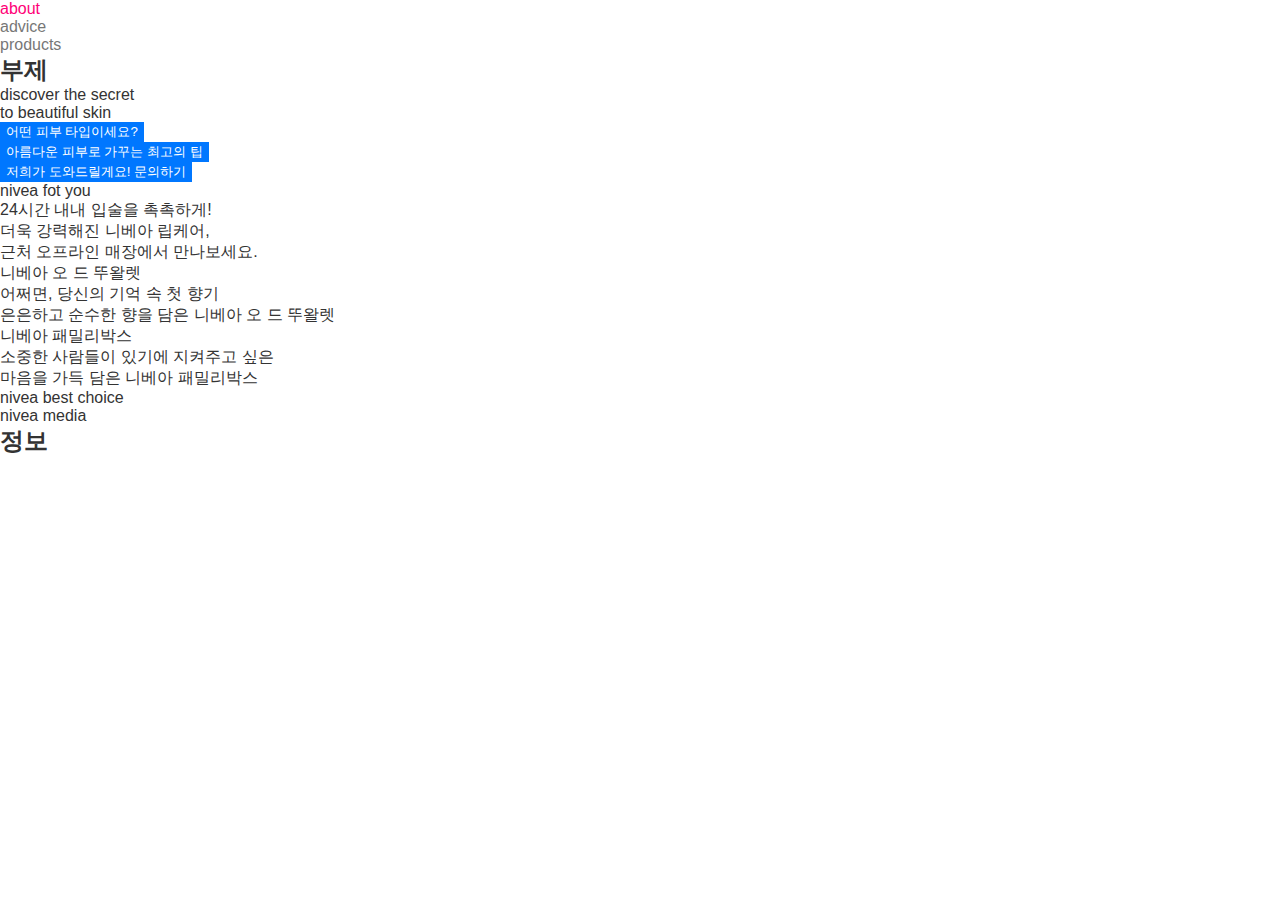
==== html/nivea_main.html @ 96a73375 "pp mintory_ver.1" ====
<!DOCTYPE html>
<!-- intro.html -->
<html lang="ko-KR">
<head>
	<meta charset="UTF-8">
	<meta name="viewport" content="width=device-width, user-scalable=no, initial-scale=1.0, maximum-scale=1.0, minimum-scale=1.0">
	<meta http-equiv="X-UA-Compatible" content="ie=edge">
	<meta name="description" content="웹페이지 실습에 따른 목차 구성">
	<meta name="keyword" content="html, css, js, web, design">
	<meta name="author" content=" Mintoty ">
	<meta name="generator" content="illustrator, photoshop, sublimetext, vscode">


	<link rel="stylesheet" href="../font/fontawesome/css/all.css">
	<link rel="stylesheet" href="../font/notosans/hinted-NotoSansKR-Medium-Alphabetic.svg">
	<link rel="stylesheet" href="../css/base/reset.css">
	<link rel="stylesheet" href="../css/base/common.css">
	<link rel="stylesheet" href="../css/main.css">

<!-- [if IE]>
	<script src="../ie/html5shiv/dist/html5shiv.min.js"></script>
	<script src="../ie/PIE/PIE.js"></script>
	<script src="../ie/Respond/dest/respond.min.js"></script>
<![endif]-->
	<link rel="shortcut icon" href="favicon.png" type="image/png">
	<link rel="apple-touch-icon" href="favicon.png">

	<title>문서 제목</title>
</head>
<body>
	<!-- layout ================= -->
<div id="wrap">
	<header id="headBox">
		<h1> <a href="#"> <span class="hidden"> 니베아 </span> </a> </h1>
		<nav class="navgation">
			<ul>
				<li> <a href="#">about</a></li>
				<li> <a href="#">advice</a></li>
				<li> <a href="#">products</a></li>
			</ul>
		</nav>
	</header>

	<main id="contentBox">
		<h2>부제</h2>
		<article class="main_slide">
			<ul>
				<li></li>
			</ul>
		</article>
		<div class="whitebg">
			<div class="main_text">
				<p> discover the secret <br />
					to beautiful skin </p>
		</div>

		<section class="style_btn">
			<ul>
			<li> <button type="button"> 어떤 피부 타입이세요? </button> </li>
			<li> <button type="button"> 아름다운 피부로 가꾸는 최고의 팁 </button> </li>
			<li> <button type="button"> 저희가 도와드릴게요! 문의하기 </button> </li>
			</ul>
		</section>

		<article class="forYou">
			<p>nivea fot you</p>
				<ul>
					<li class="for1 allfor">
						<div class="for_img01 allimg"></div>
						<dt>24시간 내내 입술을 촉촉하게!</dt>
						<dd>더욱 강력해진 니베아 립케어,<br />
						근처 오프라인 매장에서 만나보세요.</dd>
					</li>

					<li class="for2 allfor">
						<div class="for_img02 allimg"></div>
						<dt>니베아 오 드 뚜왈렛</dt>
						<dd>어쩌면, 당신의 기억 속 첫 향기<br />
						은은하고 순수한 향을 담은 니베아 오 드 뚜왈렛</dd>
					</li>

					<li class="for3 allfor">
						<div class="for_img03 allimg"></div>
						<dt>니베아 패밀리박스</dt>
						<dd>소중한 사람들이 있기에 지켜주고 싶은 <br />
							마음을 가득 담은 니베아 패밀리박스</dd>
					</li>
				</ul>
		</article>

		<article class="bestChoice ">
			<p> nivea best choice </p>
			<ul class="clearfix">
				<li class="best_img1"></li>
				<li class="best_img2"></li>
				<li class="best_img3"></li>
				<li class="best_img4"></li>
			</ul>
		</article>

		<article class="media_area">
			<p> nivea media </p>
			<ul class="clearfix">
				<li class="media_img1"></li>
				<li class="media_img2"></li>
				<li class="media_img3"></li>
				<li class="media_img4"></li>
				<li class="media_img5"></li>
				<li class="media_img6"></li>
			</ul>
		</article>

		</div>
	</main>

	<footer id="footBox">
		<h2>정보</h2>
	</footer>
</div>


	<!-- script ================= -->
	<noscript>
		<p> 현재 접속하고 있는 사이트 기능중 일부가 원활하게 실행되고 있지 않습니다. <br />
		자바스크립트의 기능을 활성화 해주세요. </p>
		<p><a target="_blank" href="http://enable-javascript.com/ko/"> 자바스크립트 활성화 처리하기 </a></p>
	</noscript>
	<script src="../js/base/jquery-3.4.1.min.js"></script>
	<script src="../js/base/jquery-ui.min.js"></script>
</body>
</html>
---- css/base/common.css ----
@charset "UTF-8";
/* common.css */

.hidden, .hidden_wrap a > span{
  display: block; width: 0; height: 0; position: absolute; overflow: hidden;}
.hidden_wrap a{display:block; width:100%; height:100%; background-repeat:no-repeat;}

.clearfix:after,
.clearfix::after{content:" "; display: block; width: 0; height: 0; clear: both;}

.float_array {width: 100%; height: 100%;}
.float_array > li{float: left; height: 100%; }
.float_array > li:last-child{margin-right:0;}

#wrap{width: 100%; height: 100%; margin:auto;}
---- css/main.css ----
#wrap {
  width: 100%;
  height: 100%;
  background-color: #fff; }

@media screen and (min-width: 240px) and (max-width: 767px) {
  #headBox {
    position: fixed;
    z-index: 200;
    top: 0;
    left: 0;
    width: 100%;
    height: 80px;
    background-color: #00146F; }
    #headBox > h1 {
      float: left;
      width: 20%;
      height: 80px;
      margin-left: 2vw; }
      #headBox > h1 > a {
        display: block;
        width: 100%;
        height: 100%;
        background-image: url("../../nivea_image/logo/nivea_logo.png");
        background-repeat: no-repeat;
        background-size: contain;
        background-position: 50% 50%; }
    #headBox > .navgation {
      float: left;
      width: 70%;
      height: 100%; }
      #headBox > .navgation > ul {
        width: 100%;
        height: 100%;
        max-width: 400px; }
        #headBox > .navgation > ul > li {
          float: left;
          width: auto;
          height: 100%;
          margin-right: 5vw; }
          #headBox > .navgation > ul > li:last-child {
            margin-right: 0; }
          #headBox > .navgation > ul > li:first-child {
            margin-left: 10vw; }
          #headBox > .navgation > ul > li > a {
            display: block;
            width: 100%;
            height: 100%;
            color: #fff;
            text-transform: uppercase;
            line-height: 80px;
            font-size: 0.8rem; }
  #contentBox {
    z-index: 30;
    width: 100%;
    height: auto;
    background-color: #ccc; }
    #contentBox .main_slide {
      position: fixed;
      top: 80px;
      left: 0;
      width: 100%;
      height: 500px;
      background-color: #faa; }
      #contentBox .main_slide > ul {
        width: 100%;
        height: 100%; }
        #contentBox .main_slide > ul > li {
          width: 100%;
          height: 100%;
          background-image: url("../../nivea_image/main/main_image_01.jpg");
          background-size: cover;
          background-repeat: no-repeat;
          background-position: 51% 50%; }
    #contentBox .whitebg {
      position: relative;
      z-index: 100;
      margin-top: 400px;
      padding-top: 50px;
      width: 100%;
      height: 100%;
      background-color: #fff;
      border-radius: 30px 30px 0 0; }
      #contentBox .whitebg:before {
        content: " ";
        display: block;
        width: 150px;
        height: 10px;
        border-radius: 5px;
        background-color: #ccc;
        margin: auto; }
      #contentBox .whitebg > .main_text {
        width: 350px;
        height: 80px;
        margin: auto;
        margin-top: 30px;
        margin-bottom: 30px; }
        #contentBox .whitebg > .main_text > p {
          text-transform: uppercase;
          font-size: 1.8rem;
          text-align: center;
          color: #00136F;
          font-weight: bold; }
      #contentBox .whitebg .style_btn {
        width: 100%;
        height: auto; }
        #contentBox .whitebg .style_btn > ul {
          width: 100%;
          height: 100%; }
          #contentBox .whitebg .style_btn > ul > li {
            width: 60vw;
            height: 50px;
            margin: auto;
            border: 1.2px solid #00136F;
            border-radius: 10px;
            margin-bottom: 30px; }
            #contentBox .whitebg .style_btn > ul > li:last-child {
              margin-bottom: 0; }
            #contentBox .whitebg .style_btn > ul > li > button {
              display: block;
              width: 100%;
              height: 100%;
              background-color: transparent;
              text-align: center;
              font-size: 0.8rem;
              color: #00136F; }
      #contentBox .whitebg .forYou {
        width: 100%;
        height: 470px;
        background-color: #EEF2FD;
        margin-top: 80px; }
        #contentBox .whitebg .forYou > p {
          text-align: center;
          text-transform: uppercase;
          font-size: 1.5rem;
          color: #00136F;
          font-weight: bold;
          padding-top: 20px; }
        #contentBox .whitebg .forYou > ul {
          width: 100%;
          height: 100%; }
          #contentBox .whitebg .forYou > ul > .for1 {
            width: 100%;
            height: 60%;
            margin-top: 20px; }
            #contentBox .whitebg .forYou > ul > .for1 > .for_img01 {
              width: 250px;
              height: 250px;
              margin: auto;
              border-radius: 20px;
              background-image: url("../../nivea_image/main/nivea_ad_03.jpg");
              background-position: 50% 50%;
              background-size: cover;
              background-repeat: no-repeat; }
            #contentBox .whitebg .forYou > ul > .for1 > dt {
              font-size: 1.25rem;
              color: #00136F;
              text-align: center;
              font-weight: bold;
              margin-top: 20px; }
            #contentBox .whitebg .forYou > ul > .for1 > dd {
              font-size: 1rem;
              text-align: center;
              margin-top: 20px; }
          #contentBox .whitebg .forYou > ul > .for2 {
            display: none; }
          #contentBox .whitebg .forYou > ul > .for3 {
            display: none; }
      #contentBox .whitebg .bestChoice {
        width: 100%;
        height: auto;
        background-color: #fff;
        padding-bottom: 80px; }
        #contentBox .whitebg .bestChoice > p {
          text-align: center;
          text-transform: uppercase;
          font-size: 1.5rem;
          color: #00136F;
          font-weight: bold;
          padding-top: 80px; }
        #contentBox .whitebg .bestChoice > ul {
          width: 90%;
          height: 100%;
          margin: auto;
          margin-top: 50px; }
          #contentBox .whitebg .bestChoice > ul > li {
            float: left;
            width: 45%;
            height: 60vw;
            margin-right: 5%;
            margin-left: 2.5%;
            margin-bottom: 5%;
            background-color: #ccc; }
            #contentBox .whitebg .bestChoice > ul > li:nth-child(2n) {
              margin-right: 0;
              margin-left: 0; }
      #contentBox .whitebg .media_area {
        width: 100%;
        height: auto;
        background-color: #F0F0F0;
        padding-top: 20px; }
        #contentBox .whitebg .media_area > p {
          text-align: center;
          text-transform: uppercase;
          font-size: 1.5rem;
          color: #00136F;
          font-weight: bold;
          padding-top: 30px; }
        #contentBox .whitebg .media_area > ul {
          width: 90%;
          height: auto;
          margin: auto;
          margin-top: 50px;
          padding-bottom: 30px; }
          #contentBox .whitebg .media_area > ul > li {
            float: left;
            width: 30%;
            height: 28vw;
            margin-right: 5%;
            margin-bottom: 5%;
            background-position: 50% 50%;
            background-size: cover;
            background-repeat: no-repeat; }
            #contentBox .whitebg .media_area > ul > li:nth-child(1) {
              background-image: url("../../nivea_image/main/nivea_insta_02.jpg"); }
            #contentBox .whitebg .media_area > ul > li:nth-child(2) {
              background-image: url("../../nivea_image/main/nivea_insta_03.jpg"); }
            #contentBox .whitebg .media_area > ul > li:nth-child(3n) {
              margin-right: 0;
              margin-bottom: 0;
              background-image: url("../../nivea_image/main/nivea_insta_05.jpg"); }
            #contentBox .whitebg .media_area > ul > li:nth-child(4) {
              background-image: url("../../nivea_image/main/nivea_insta_04.jpg"); }
            #contentBox .whitebg .media_area > ul > li:nth-child(5) {
              background-image: url("../../nivea_image/main/nivea_insta_05.jpg"); }
            #contentBox .whitebg .media_area > ul > li:nth-child(6) {
              background-image: url("../../nivea_image/main/nivea_insta_02.jpg"); }
  #footBox {
    width: 100%;
    height: 180px;
    background-color: #00136F; } }

@media screen and (min-width: 768px) and (max-width: 1239px) {
  #headBox {
    position: fixed;
    z-index: 200;
    top: 0;
    left: 0;
    width: 100%;
    height: 80px;
    background-color: #00146F; }
    #headBox > h1 {
      float: left;
      width: 50%;
      height: 80px;
      margin-left: 2vw; }
      #headBox > h1 > a {
        display: block;
        width: 100%;
        height: 100%;
        background-image: url("../../nivea_image/logo/nivea_logo.png");
        background-repeat: no-repeat;
        background-size: contain;
        background-position: 50% 50%; }
    #headBox > .navgation {
      float: left;
      width: 45%;
      height: 100%; }
      #headBox > .navgation > ul {
        width: 100%;
        height: 100%;
        max-width: 400px; }
        #headBox > .navgation > ul > li {
          float: left;
          width: auto;
          height: 100%;
          margin-right: 8vw; }
          #headBox > .navgation > ul > li:last-child {
            margin-right: 0; }
          #headBox > .navgation > ul > li:first-child {
            margin-left: 0; }
          #headBox > .navgation > ul > li > a {
            display: block;
            width: 100%;
            height: 100%;
            color: #fff;
            text-transform: uppercase;
            line-height: 80px;
            font-size: 0.8rem; }
  #contentBox {
    z-index: 30;
    width: 100%;
    height: auto;
    background-color: #ccc; }
    #contentBox .main_slide {
      position: fixed;
      top: 80px;
      left: 0;
      width: 100%;
      height: 500px;
      background-color: #faa; }
      #contentBox .main_slide > ul {
        width: 100%;
        height: 100%; }
        #contentBox .main_slide > ul > li {
          width: 100%;
          height: 100%;
          background-image: url("../../nivea_image/main/main_image_01.jpg");
          background-size: cover;
          background-repeat: no-repeat;
          background-position: 51% 50%; }
    #contentBox .whitebg {
      position: relative;
      z-index: 100;
      margin-top: 400px;
      padding-top: 50px;
      width: 100%;
      height: 100%;
      background-color: #fff;
      border-radius: 30px 30px 0 0; }
      #contentBox .whitebg:before {
        content: " ";
        display: block;
        width: 150px;
        height: 10px;
        border-radius: 5px;
        background-color: #ccc;
        margin: auto; }
      #contentBox .whitebg > .main_text {
        width: 350px;
        height: 80px;
        margin: auto;
        margin-top: 30px;
        margin-bottom: 30px; }
        #contentBox .whitebg > .main_text > p {
          text-transform: uppercase;
          font-size: 1.8rem;
          text-align: center;
          color: #00136F;
          font-weight: bold; }
      #contentBox .whitebg .style_btn {
        width: 100%;
        height: auto; }
        #contentBox .whitebg .style_btn > ul {
          width: 100%;
          height: 100%; }
          #contentBox .whitebg .style_btn > ul > li {
            width: 45vw;
            height: 50px;
            margin: auto;
            border: 1.2px solid #00136F;
            border-radius: 10px;
            margin-bottom: 30px; }
            #contentBox .whitebg .style_btn > ul > li:last-child {
              margin-bottom: 0; }
            #contentBox .whitebg .style_btn > ul > li > button {
              display: block;
              width: 100%;
              height: 100%;
              background-color: transparent;
              text-align: center;
              font-size: 0.8rem;
              color: #00136F; }
      #contentBox .whitebg .forYou {
        width: 100%;
        height: 500px;
        background-color: #EEF2FD;
        margin-top: 80px; }
        #contentBox .whitebg .forYou > p {
          text-align: center;
          text-transform: uppercase;
          font-size: 1.5rem;
          color: #00136F;
          font-weight: bold;
          padding-top: 20px; }
        #contentBox .whitebg .forYou > ul {
          width: 100%;
          height: 100%; }
          #contentBox .whitebg .forYou > ul > .allfor {
            float: left;
            width: 30%;
            height: 60%;
            margin-top: 50px;
            margin-right: 5%; }
            #contentBox .whitebg .forYou > ul > .allfor:last-child {
              margin-right: 0; }
            #contentBox .whitebg .forYou > ul > .allfor > dt {
              font-size: 1rem;
              color: #00136F;
              text-align: center;
              font-weight: bold;
              margin-top: 20px; }
            #contentBox .whitebg .forYou > ul > .allfor > dd {
              font-size: 0.8rem;
              text-align: center;
              margin-top: 20px;
              letter-spacing: -0.05rem; }
            #contentBox .whitebg .forYou > ul > .allfor > .allimg {
              width: 250px;
              height: 250px;
              margin: auto;
              border-radius: 20px;
              background-color: #fff;
              background-position: 50% 50%;
              background-size: cover;
              background-repeat: no-repeat; }
            #contentBox .whitebg .forYou > ul > .allfor > .for_img01 {
              background-image: url("../../nivea_image/main/nivea_ad_03.jpg"); }
            #contentBox .whitebg .forYou > ul > .allfor > .for_img02 {
              background-image: url("../../nivea_image/main/nivea_ad_02.jpg"); }
            #contentBox .whitebg .forYou > ul > .allfor > .for_img03 {
              background-image: url("../../nivea_image/main/nivea_ad_01.jpg"); }
      #contentBox .whitebg .bestChoice {
        width: 100%;
        height: auto;
        background-color: #fff;
        padding-bottom: 80px; }
        #contentBox .whitebg .bestChoice > p {
          text-align: center;
          text-transform: uppercase;
          font-size: 1.5rem;
          color: #00136F;
          font-weight: bold;
          padding-top: 80px; }
        #contentBox .whitebg .bestChoice > ul {
          width: 90%;
          height: 100%;
          margin: auto;
          margin-top: 50px; }
          #contentBox .whitebg .bestChoice > ul > li {
            float: left;
            width: 45%;
            height: 60vw;
            margin-right: 5%;
            margin-left: 2.5%;
            margin-bottom: 5%;
            background-color: #ccc; }
            #contentBox .whitebg .bestChoice > ul > li:nth-child(2n) {
              margin-right: 0;
              margin-left: 0; }
      #contentBox .whitebg .media_area {
        width: 100%;
        height: auto;
        background-color: #F0F0F0;
        padding-top: 20px; }
        #contentBox .whitebg .media_area > p {
          text-align: center;
          text-transform: uppercase;
          font-size: 1.5rem;
          color: #00136F;
          font-weight: bold;
          padding-top: 30px; }
        #contentBox .whitebg .media_area > ul {
          width: 90%;
          height: auto;
          margin: auto;
          margin-top: 50px;
          padding-bottom: 30px; }
          #contentBox .whitebg .media_area > ul > li {
            float: left;
            width: 30%;
            height: 28vw;
            margin-right: 5%;
            margin-bottom: 5%;
            background-position: 50% 50%;
            background-size: cover;
            background-repeat: no-repeat; }
            #contentBox .whitebg .media_area > ul > li:nth-child(1) {
              background-image: url("../../nivea_image/main/nivea_insta_02.jpg"); }
            #contentBox .whitebg .media_area > ul > li:nth-child(2) {
              background-image: url("../../nivea_image/main/nivea_insta_03.jpg"); }
            #contentBox .whitebg .media_area > ul > li:nth-child(3n) {
              margin-right: 0;
              margin-bottom: 0;
              background-image: url("../../nivea_image/main/nivea_insta_05.jpg"); }
            #contentBox .whitebg .media_area > ul > li:nth-child(4) {
              background-image: url("../../nivea_image/main/nivea_insta_04.jpg"); }
            #contentBox .whitebg .media_area > ul > li:nth-child(5) {
              background-image: url("../../nivea_image/main/nivea_insta_05.jpg"); }
            #contentBox .whitebg .media_area > ul > li:nth-child(6) {
              background-image: url("../../nivea_image/main/nivea_insta_02.jpg"); }
  #footBox {
    width: 100%;
    height: 180px;
    background-color: #00136F; } }
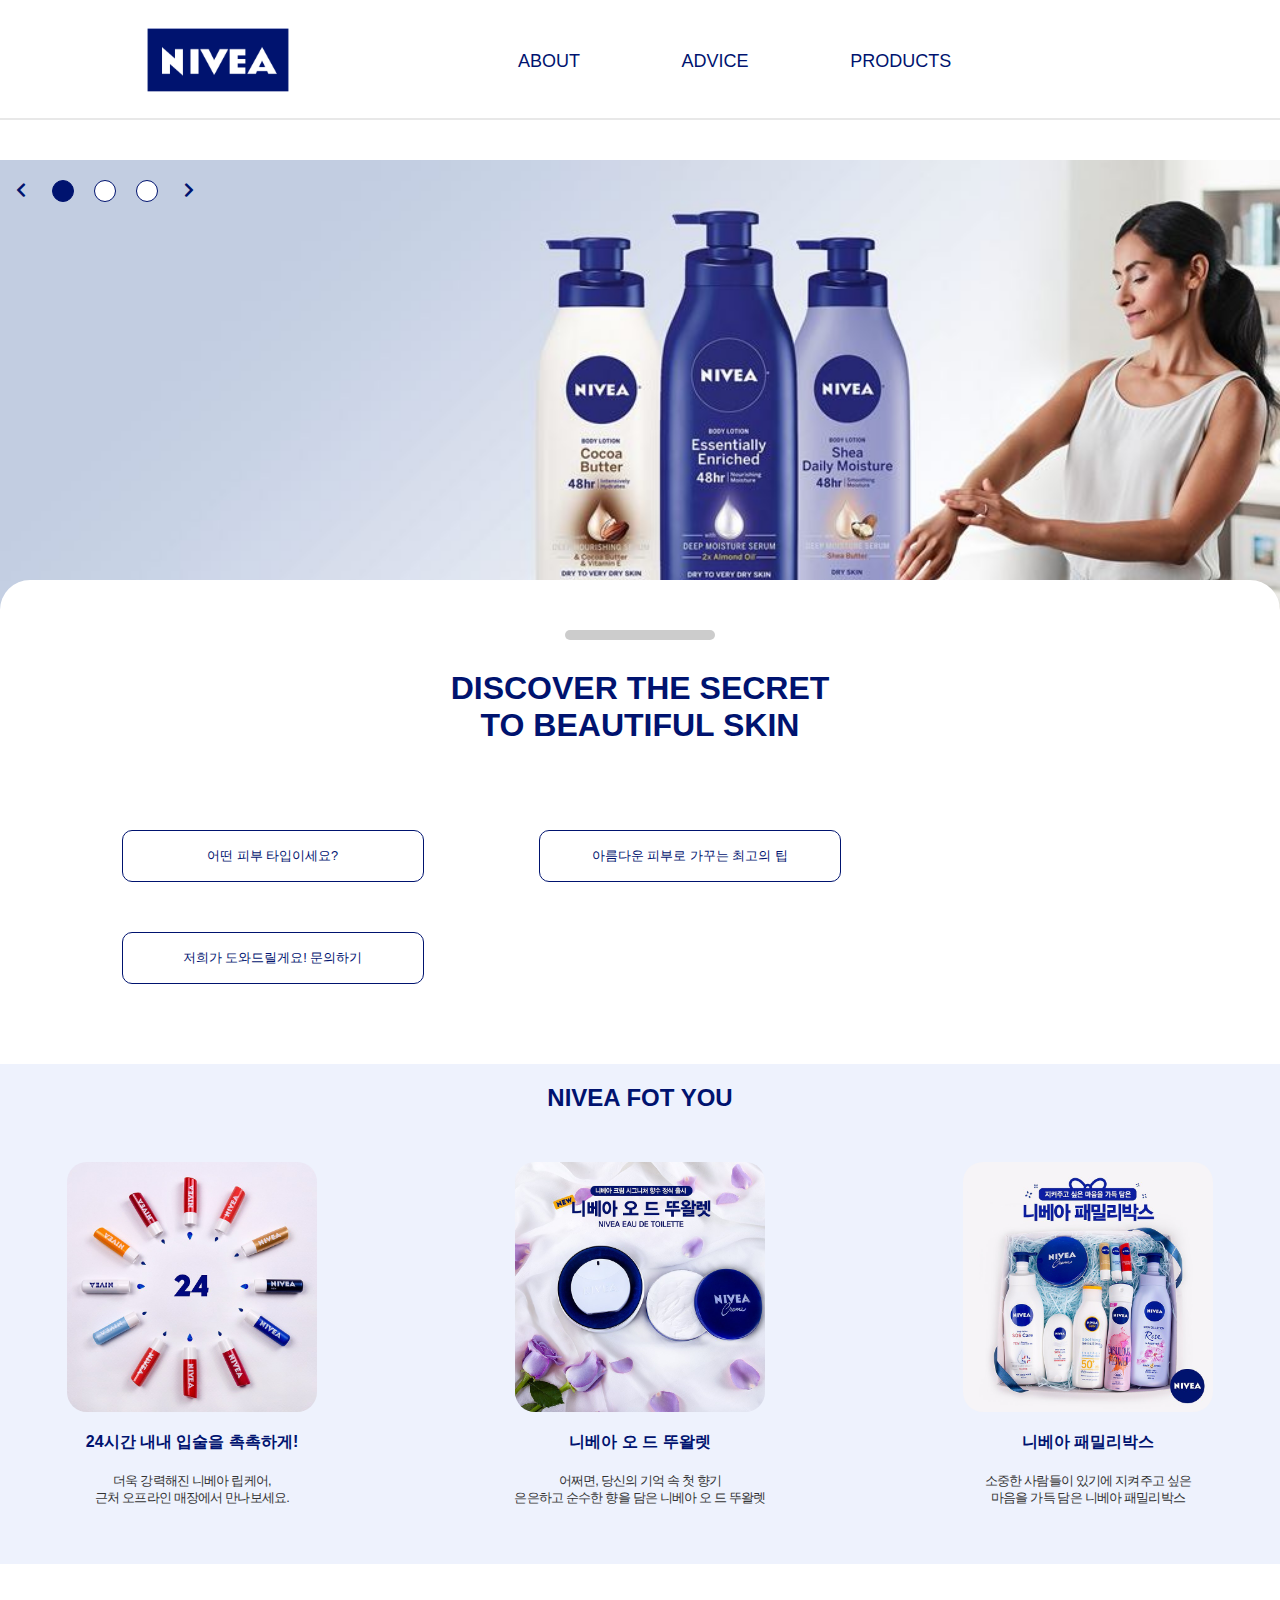
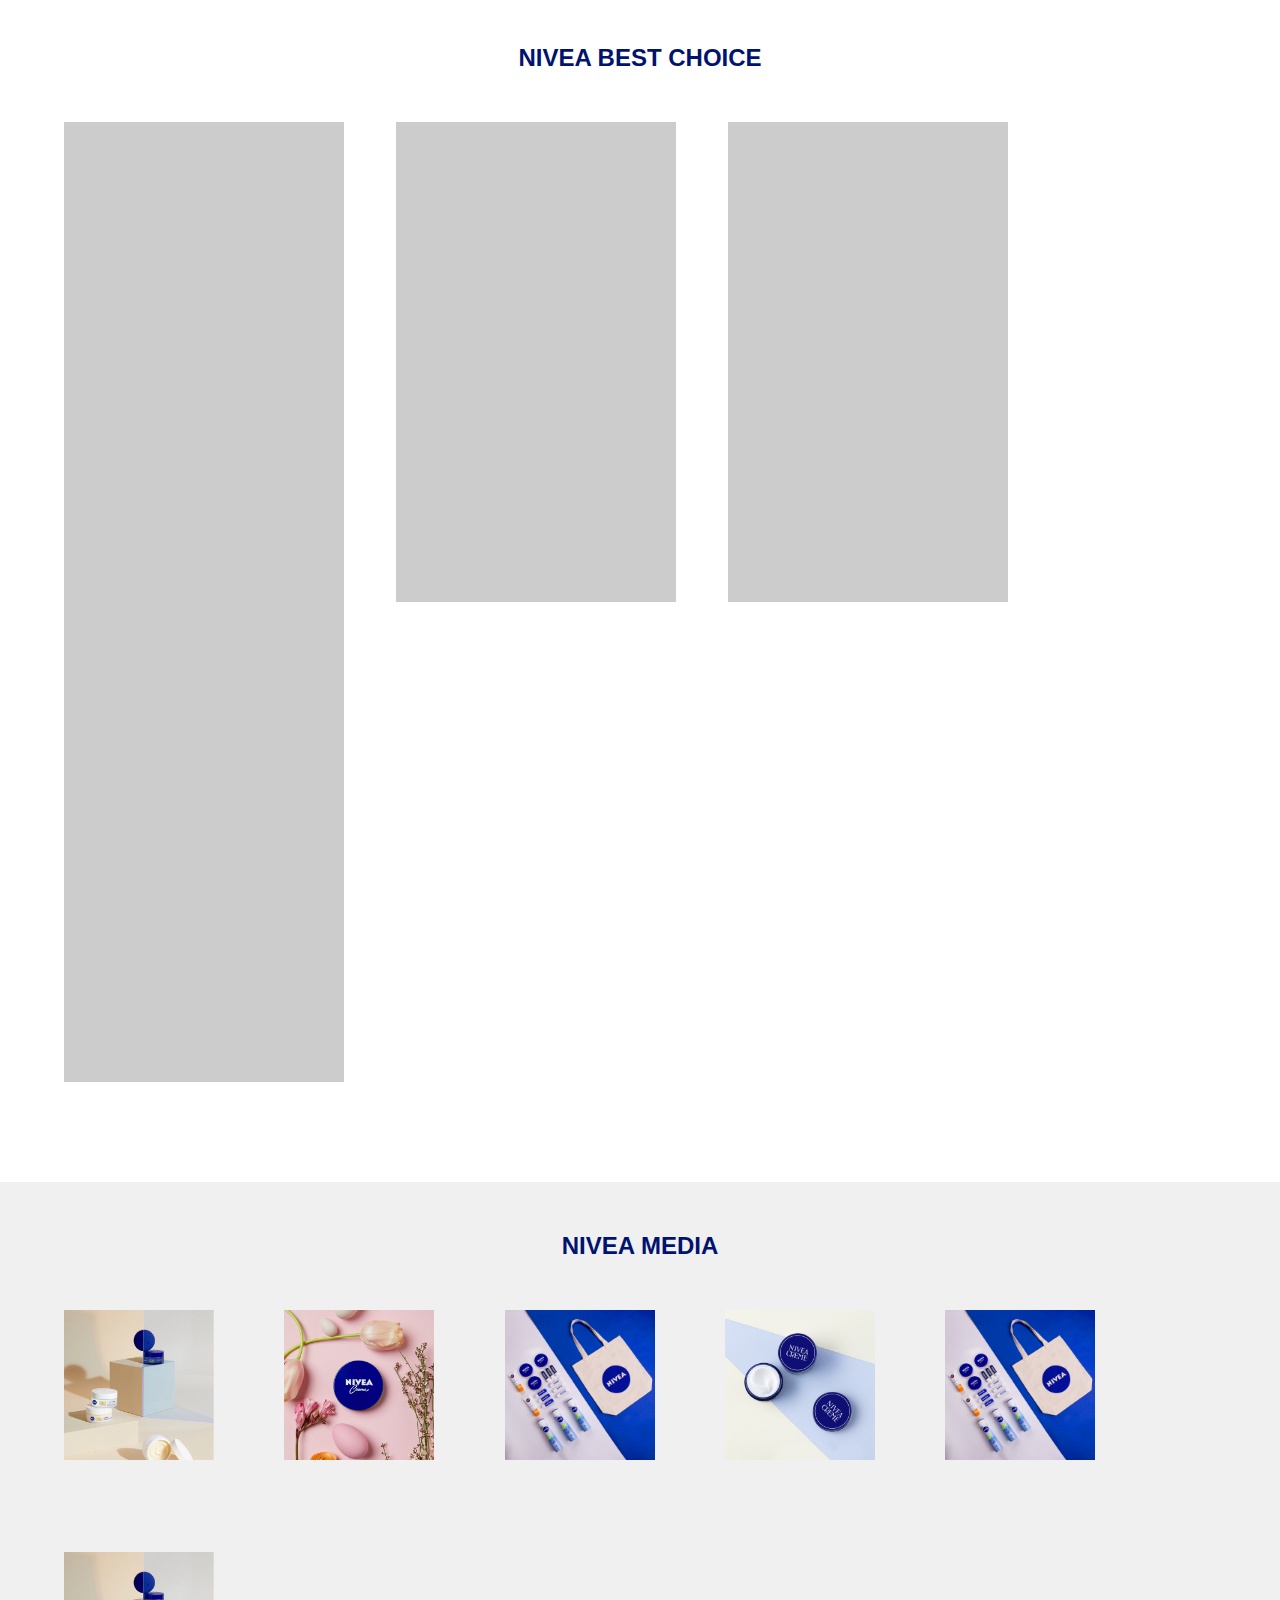
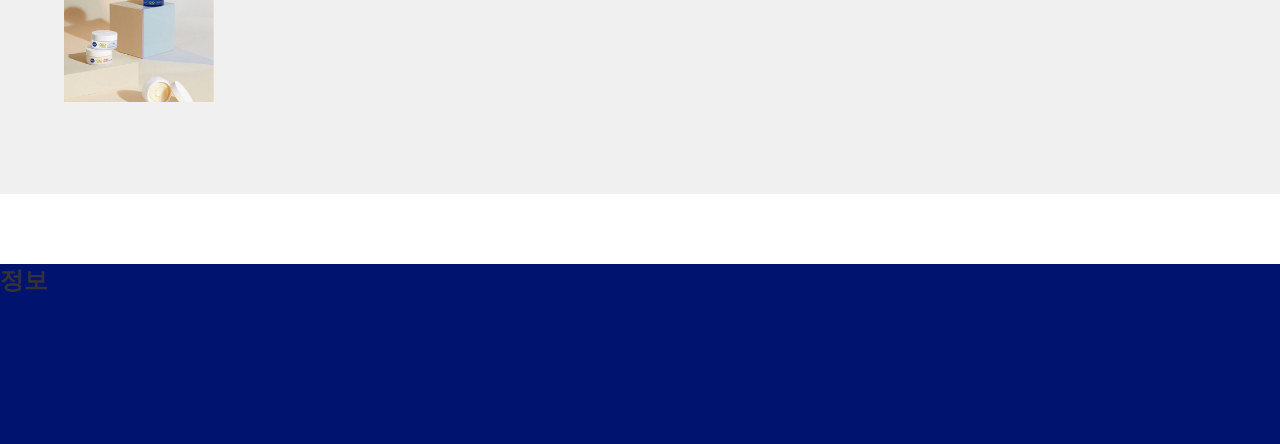
==== commit 77916874: "2차 업로드" ====
--- a/html/nivea_main.html
+++ b/html/nivea_main.html
@@ -34,18 +34,83 @@
 		<h1> <a href="#"> <span class="hidden"> 니베아 </span> </a> </h1>
 		<nav class="navgation">
 			<ul>
-				<li> <a href="#">about</a></li>
-				<li> <a href="#">advice</a></li>
-				<li> <a href="#">products</a></li>
+<!-- --------------------------------------------------------------------- -->
+				<li class="slide_01"> <button type="button">about</button>
+				<div class="slide_001 slide">
+					<dl>
+						<dt>브랜드 & 컴퍼니</dt>
+						<dd><a href="">커리어</a></dd>
+						<dd><a href="">기업의 사회적 책임</a></dd>
+						<dd><a href="">히스토리</a></dd>
+					</dl>
+				</div>
+				</li>
+
+<!-- --------------------------------------------------------------------- -->
+				<li class="slide_02"> <button type="button">advice</button>
+				<div class="slide_002 slide">
+					<dl>
+						<dt>좋은 피부</dt>
+						<dd><a href="">스킨케어 팁</a></dd>
+						<dd><a href="">남성 피부</a></dd>
+						<dd><a href="">자외선 차단제</a></dd>
+					</dl>
+
+				</div>
+				</li>
+<!-- --------------------------------------------------------------------- -->
+				<li class="slide_03"> <button type="button">products</button>
+				<div class="slide_003 slide">
+					<dl>
+						<dt>바디</dt>
+						<dd><a href="">바디 로션</a></dd>
+						<dd><a href="">샤워</a></dd>
+						<dd><a href="">데오도란트</a></dd>
+					</dl>
+
+					<dl>
+						<dt>남성</dt>
+						<dd><a href="">쉐이빙</a></dd>
+						<dd><a href="">남성을 위한 모든 것</a></dd>
+						<dd><a href="">데오드란트</a></dd>
+					</dl>
+
+					<dl>
+						<dt><a href="">선 크림</a></dt>
+						<dt><a href="">니베아 크림</a></dt>
+						<dt><a href="">립 케어</a></dt>
+					</dl>
+				</div>
+				</li>
+<!-- --------------------------------------------------------------------- -->
 			</ul>
 		</nav>
 	</header>
 
+
+<!-- ----------------------------- header end ---------------------------- -->
+<!-- --------------------------------------------------------------------- -->
+
 	<main id="contentBox">
-		<h2>부제</h2>
+		<h2> <span class="hidden"> 니베아 컨텐츠 영 </span></h2>
 		<article class="main_slide">
+			<div class="btn">
+				<button type="button" class="prevBtn"> <i class="fas fa-chevron-left"></i>
+				<span class="hidden"> prevBtn </span></button>
+				
+				<ul class="indicator">
+					<li> <a href="#"></a> </li>
+					<li> <a href="#"></a> </li>
+					<li> <a href="#"></a> </li>
+				</ul>
+
+				<button type="button" class="nextBtn"> <i class="fas fa-chevron-right"></i>
+				<span class="hidden"> nextBtn </span></button>
+			</div>
 			<ul>
-				<li></li>
+				<li class="main_slide_image_01"></li>
+				<li class="main_slide_image_02"></li>
+				<li class="main_slide_image_03"></li>
 			</ul>
 		</article>
 		<div class="whitebg">
@@ -54,8 +119,8 @@
 					to beautiful skin </p>
 		</div>
 
-		<section class="style_btn">
-			<ul>
+		<section class="style_btn clearfix">
+			<ul class="clearfix">
 			<li> <button type="button"> 어떤 피부 타입이세요? </button> </li>
 			<li> <button type="button"> 아름다운 피부로 가꾸는 최고의 팁 </button> </li>
 			<li> <button type="button"> 저희가 도와드릴게요! 문의하기 </button> </li>
@@ -127,5 +192,6 @@
 	</noscript>
 	<script src="../js/base/jquery-3.4.1.min.js"></script>
 	<script src="../js/base/jquery-ui.min.js"></script>
+	<script src="../js/src/nivea_main.js"></script>
 </body>
 </html>--- a/css/main.css
+++ b/css/main.css
@@ -31,25 +31,82 @@
       height: 100%; }
       #headBox > .navgation > ul {
         width: 100%;
-        height: 100%;
-        max-width: 400px; }
+        height: 100%; }
         #headBox > .navgation > ul > li {
           float: left;
-          width: auto;
+          width: 30%;
           height: 100%;
-          margin-right: 5vw; }
+          margin-right: 2vw; }
           #headBox > .navgation > ul > li:last-child {
             margin-right: 0; }
           #headBox > .navgation > ul > li:first-child {
-            margin-left: 10vw; }
-          #headBox > .navgation > ul > li > a {
+            margin-left: 3vw; }
+          #headBox > .navgation > ul > li > button {
             display: block;
             width: 100%;
             height: 100%;
             color: #fff;
             text-transform: uppercase;
             line-height: 80px;
-            font-size: 0.8rem; }
+            font-size: 0.8rem;
+            background-color: transparent; }
+          #headBox > .navgation > ul > li > .slide {
+            position: absolute;
+            left: 0;
+            width: 100%;
+            height: 200px;
+            background-color: #fff;
+            border: 1px solid #00136F;
+            padding-left: 2%;
+            -webkit-box-sizing: border-box;
+            box-sizing: border-box; }
+            #headBox > .navgation > ul > li > .slide > dl {
+              float: left;
+              width: 50%;
+              height: 100%; }
+              #headBox > .navgation > ul > li > .slide > dl > dt {
+                color: #00136F;
+                font-weight: 999;
+                font-size: 0.8rem;
+                padding: 30px; }
+              #headBox > .navgation > ul > li > .slide > dl > dd {
+                width: 180px;
+                margin-bottom: 15px;
+                text-indent: 30px; }
+                #headBox > .navgation > ul > li > .slide > dl > dd > a {
+                  display: block;
+                  width: 100%;
+                  height: 100%;
+                  color: #333;
+                  font-size: 0.8rem; }
+            #headBox > .navgation > ul > li > .slide.slide_003 {
+              height: 250px; }
+              #headBox > .navgation > ul > li > .slide.slide_003 > dl {
+                width: 50%;
+                height: 65%; }
+              #headBox > .navgation > ul > li > .slide.slide_003 > dl:last-of-type {
+                width: 100%;
+                height: auto;
+                margin-top: 20px; }
+                #headBox > .navgation > ul > li > .slide.slide_003 > dl:last-of-type > dt {
+                  float: left;
+                  margin-right: 5vw;
+                  padding: 10px 20px; }
+                  #headBox > .navgation > ul > li > .slide.slide_003 > dl:last-of-type > dt:last-child {
+                    margin-right: 0; }
+                  #headBox > .navgation > ul > li > .slide.slide_003 > dl:last-of-type > dt > a {
+                    display: block;
+                    color: #00136F;
+                    font-weight: 999;
+                    font-size: 0.8rem;
+                    width: 100%;
+                    height: 100%; }
+          #headBox > .navgation > ul > li:nth-child(1) > .slide_001 {
+            display: none; }
+          #headBox > .navgation > ul > li:nth-child(2) > .slide_002 {
+            display: none; }
+          #headBox > .navgation > ul > li:nth-child(3) > .slide_003 {
+            display: none; }
   #contentBox {
     z-index: 30;
     width: 100%;
@@ -59,19 +116,52 @@
       position: fixed;
       top: 80px;
       left: 0;
+      right: 0;
+      margin: auto;
       width: 100%;
-      height: 500px;
-      background-color: #faa; }
+      height: 400px;
+      overflow: hidden; }
+      #contentBox .main_slide > .btn {
+        position: absolute;
+        top: 0;
+        left: 0;
+        right: 0;
+        margin: auto;
+        z-index: 20;
+        width: 150px;
+        height: 30px;
+        margin: auto; }
+        #contentBox .main_slide > .btn > button {
+          background-color: transparent;
+          color: #00136F;
+          background-color: rgba(255, 255, 255, 0.7);
+          border-radius: 30px;
+          font-size: 1.2rem;
+          line-height: 30px; }
+        #contentBox .main_slide > .btn > .prevBtn {
+          float: left; }
+        #contentBox .main_slide > .btn > .nextBtn {
+          float: right; }
+        #contentBox .main_slide > .btn > .indicator {
+          display: none; }
       #contentBox .main_slide > ul {
-        width: 100%;
+        position: relative;
+        margin-left: -100%;
+        width: 400%;
         height: 100%; }
         #contentBox .main_slide > ul > li {
-          width: 100%;
+          float: left;
+          width: 25%;
           height: 100%;
-          background-image: url("../../nivea_image/main/main_image_01.jpg");
           background-size: cover;
           background-repeat: no-repeat;
           background-position: 51% 50%; }
+          #contentBox .main_slide > ul > li.main_slide_image_01 {
+            background-image: url("../../nivea_image/main/main_image_01.jpg"); }
+          #contentBox .main_slide > ul > li.main_slide_image_02 {
+            background-image: url("../../nivea_image/main/nivea_insta_04.jpg"); }
+          #contentBox .main_slide > ul > li.main_slide_image_03 {
+            background-image: url("../../nivea_image/main/nivea_ad_01.jpg"); }
     #contentBox .whitebg {
       position: relative;
       z-index: 100;
@@ -240,7 +330,7 @@
     height: 180px;
     background-color: #00136F; } }
 
-@media screen and (min-width: 768px) and (max-width: 1239px) {
+@media screen and (min-width: 768px) and (max-width: 1279px) {
   #headBox {
     position: fixed;
     z-index: 200;
@@ -251,7 +341,7 @@
     background-color: #00146F; }
     #headBox > h1 {
       float: left;
-      width: 50%;
+      width: 20%;
       height: 80px;
       margin-left: 2vw; }
       #headBox > h1 > a {
@@ -264,29 +354,86 @@
         background-position: 50% 50%; }
     #headBox > .navgation {
       float: left;
-      width: 45%;
+      width: 70%;
       height: 100%; }
       #headBox > .navgation > ul {
         width: 100%;
-        height: 100%;
-        max-width: 400px; }
+        height: 100%; }
         #headBox > .navgation > ul > li {
           float: left;
-          width: auto;
+          width: 30%;
           height: 100%;
-          margin-right: 8vw; }
+          margin-right: 2vw; }
           #headBox > .navgation > ul > li:last-child {
             margin-right: 0; }
           #headBox > .navgation > ul > li:first-child {
             margin-left: 0; }
-          #headBox > .navgation > ul > li > a {
+          #headBox > .navgation > ul > li > button {
             display: block;
             width: 100%;
             height: 100%;
             color: #fff;
             text-transform: uppercase;
             line-height: 80px;
-            font-size: 0.8rem; }
+            font-size: 0.8rem;
+            background-color: transparent; }
+          #headBox > .navgation > ul > li > .slide {
+            position: absolute;
+            left: 0;
+            width: 100%;
+            height: 200px;
+            background-color: #fff;
+            border: 1px solid #00136F;
+            padding-left: 2%;
+            -webkit-box-sizing: border-box;
+            box-sizing: border-box; }
+            #headBox > .navgation > ul > li > .slide > dl {
+              float: left;
+              width: 50%;
+              height: 100%; }
+              #headBox > .navgation > ul > li > .slide > dl > dt {
+                color: #00136F;
+                font-weight: 999;
+                font-size: 0.8rem;
+                padding: 30px; }
+              #headBox > .navgation > ul > li > .slide > dl > dd {
+                width: 180px;
+                margin-bottom: 15px;
+                text-indent: 30px; }
+                #headBox > .navgation > ul > li > .slide > dl > dd > a {
+                  display: block;
+                  width: 100%;
+                  height: 100%;
+                  color: #333;
+                  font-size: 0.8rem; }
+            #headBox > .navgation > ul > li > .slide.slide_003 {
+              height: 250px; }
+              #headBox > .navgation > ul > li > .slide.slide_003 > dl {
+                width: 50%;
+                height: 65%; }
+              #headBox > .navgation > ul > li > .slide.slide_003 > dl:last-of-type {
+                width: 100%;
+                height: auto;
+                margin-top: 20px; }
+                #headBox > .navgation > ul > li > .slide.slide_003 > dl:last-of-type > dt {
+                  float: left;
+                  margin-right: 30vw;
+                  padding: 10px 20px; }
+                  #headBox > .navgation > ul > li > .slide.slide_003 > dl:last-of-type > dt:last-child {
+                    margin-right: 0; }
+                  #headBox > .navgation > ul > li > .slide.slide_003 > dl:last-of-type > dt > a {
+                    display: block;
+                    color: #00136F;
+                    font-weight: 999;
+                    font-size: 0.8rem;
+                    width: 100%;
+                    height: 100%; }
+          #headBox > .navgation > ul > li:nth-child(1) > .slide_001 {
+            display: none; }
+          #headBox > .navgation > ul > li:nth-child(2) > .slide_002 {
+            display: none; }
+          #headBox > .navgation > ul > li:nth-child(3) > .slide_003 {
+            display: none; }
   #contentBox {
     z-index: 30;
     width: 100%;
@@ -296,19 +443,51 @@
       position: fixed;
       top: 80px;
       left: 0;
+      right: 0;
+      margin: auto;
       width: 100%;
-      height: 500px;
-      background-color: #faa; }
+      height: 400px;
+      overflow: hidden; }
+      #contentBox .main_slide > .btn {
+        position: absolute;
+        top: 0;
+        left: 0;
+        right: 0;
+        margin: auto;
+        z-index: 20;
+        width: 150px;
+        height: 30px; }
+        #contentBox .main_slide > .btn > button {
+          background-color: transparent;
+          color: #00136F;
+          background-color: rgba(255, 255, 255, 0.7);
+          border-radius: 30px;
+          font-size: 1.2rem;
+          line-height: 30px; }
+        #contentBox .main_slide > .btn > .prevBtn {
+          float: left; }
+        #contentBox .main_slide > .btn > .nextBtn {
+          float: right; }
+        #contentBox .main_slide > .btn > .indicator {
+          display: none; }
       #contentBox .main_slide > ul {
-        width: 100%;
+        position: relative;
+        margin-left: -100%;
+        width: 400%;
         height: 100%; }
         #contentBox .main_slide > ul > li {
-          width: 100%;
+          float: left;
+          width: 25%;
           height: 100%;
-          background-image: url("../../nivea_image/main/main_image_01.jpg");
           background-size: cover;
           background-repeat: no-repeat;
           background-position: 51% 50%; }
+          #contentBox .main_slide > ul > li.main_slide_image_01 {
+            background-image: url("../../nivea_image/main/main_image_01.jpg"); }
+          #contentBox .main_slide > ul > li.main_slide_image_02 {
+            background-image: url("../../nivea_image/main/nivea_insta_04.jpg"); }
+          #contentBox .main_slide > ul > li.main_slide_image_03 {
+            background-image: url("../../nivea_image/main/nivea_ad_01.jpg"); }
     #contentBox .whitebg {
       position: relative;
       z-index: 100;
@@ -483,3 +662,370 @@
     width: 100%;
     height: 180px;
     background-color: #00136F; } }
+
+@media screen and (min-width: 1280px) {
+  #headBox {
+    position: fixed;
+    z-index: 200;
+    top: 0;
+    left: 0;
+    right: 0;
+    margin: auto;
+    width: 100%;
+    max-width: 1440px;
+    height: 120px;
+    background-color: #fff; }
+    #headBox > h1 {
+      float: left;
+      width: 30%;
+      height: 120px;
+      margin-left: 2vw; }
+      #headBox > h1 > a {
+        display: block;
+        width: 100%;
+        height: 100%;
+        background-image: url("../../nivea_image/logo/nivea_logo.png");
+        background-repeat: no-repeat;
+        background-size: contain;
+        background-position: 50% 50%; }
+    #headBox > .navgation {
+      float: left;
+      width: 60%;
+      height: 100%; }
+      #headBox > .navgation > ul {
+        width: 100%;
+        height: 100%; }
+        #headBox > .navgation > ul > li {
+          float: left;
+          width: auto;
+          height: 100%;
+          margin-right: 7vw; }
+          #headBox > .navgation > ul > li:last-child {
+            margin-right: 0; }
+          #headBox > .navgation > ul > li:first-child {
+            margin-left: 8vw; }
+          #headBox > .navgation > ul > li > button {
+            display: block;
+            width: 100%;
+            height: 100%;
+            color: #00136F;
+            text-transform: uppercase;
+            line-height: 120px;
+            font-size: 1.125rem;
+            background-color: transparent; }
+          #headBox > .navgation > ul > li > .slide {
+            position: absolute;
+            left: 40%;
+            width: 60%;
+            height: 200px;
+            background-color: #fff;
+            border: 3px solid #00136F;
+            border-top: 0;
+            padding-left: 2%;
+            -webkit-box-sizing: border-box;
+            box-sizing: border-box; }
+            #headBox > .navgation > ul > li > .slide > dl {
+              float: left;
+              width: 30%;
+              height: 100%; }
+              #headBox > .navgation > ul > li > .slide > dl > dt {
+                color: #00136F;
+                font-weight: 999;
+                font-size: 1.1rem;
+                padding: 30px; }
+              #headBox > .navgation > ul > li > .slide > dl > dd {
+                width: 180px;
+                margin-bottom: 10px;
+                text-indent: 30px; }
+                #headBox > .navgation > ul > li > .slide > dl > dd > a {
+                  display: block;
+                  width: 100%;
+                  height: 100%;
+                  color: #333; }
+            #headBox > .navgation > ul > li > .slide.slide_003 {
+              height: 270px; }
+              #headBox > .navgation > ul > li > .slide.slide_003 > dl {
+                width: 50%;
+                height: 65%; }
+              #headBox > .navgation > ul > li > .slide.slide_003 > dl:last-of-type {
+                width: 100%;
+                height: auto;
+                margin-top: 20px; }
+                #headBox > .navgation > ul > li > .slide.slide_003 > dl:last-of-type > dt {
+                  float: left;
+                  margin-right: 11vw;
+                  padding: 10px 20px; }
+                  #headBox > .navgation > ul > li > .slide.slide_003 > dl:last-of-type > dt:last-child {
+                    margin-right: 0; }
+                  #headBox > .navgation > ul > li > .slide.slide_003 > dl:last-of-type > dt > a {
+                    display: block;
+                    color: #00136F;
+                    font-weight: 999;
+                    font-size: 1.1rem;
+                    width: 100%;
+                    height: 100%; }
+          #headBox > .navgation > ul > li:nth-child(1) > .slide_001 {
+            display: none; }
+          #headBox > .navgation > ul > li:nth-child(2) > .slide_002 {
+            display: none; }
+          #headBox > .navgation > ul > li:nth-child(3) > .slide_003 {
+            display: none; }
+    #headBox:before {
+      content: " ";
+      display: block;
+      position: absolute;
+      bottom: 0;
+      left: 0;
+      width: 100%;
+      height: 0;
+      border: 1px solid #E8E8E8; }
+  #contentBox {
+    z-index: 30;
+    width: 100%;
+    max-width: 1440px;
+    height: auto;
+    margin: auto;
+    padding-top: 180px; }
+    #contentBox .main_slide {
+      position: fixed;
+      top: 80px;
+      left: 0;
+      right: 0;
+      margin: auto;
+      overflow: hidden;
+      width: 100%;
+      max-width: 1440px;
+      height: 500px;
+      margin-top: 80px; }
+      #contentBox .main_slide > .btn {
+        position: absolute;
+        top: 20px;
+        left: 10px;
+        z-index: 30;
+        width: 230px;
+        height: 30px; }
+        #contentBox .main_slide > .btn > button {
+          float: left;
+          margin-right: 20px;
+          line-height: 20px;
+          background-color: transparent;
+          font-size: 1rem;
+          color: #00136F; }
+        #contentBox .main_slide > .btn > .indicator {
+          width: 200px;
+          height: auto; }
+          #contentBox .main_slide > .btn > .indicator > li {
+            float: left;
+            margin-right: 20px;
+            width: 20px;
+            height: 20px;
+            border-radius: 100%;
+            background-color: #fff;
+            border: 0.5px solid #00136F;
+            line-height: 30px; }
+            #contentBox .main_slide > .btn > .indicator > li > a {
+              display: block;
+              width: 100%;
+              height: 100%; }
+      #contentBox .main_slide > ul {
+        position: relative;
+        margin-left: -100%;
+        width: 400%;
+        height: 100%; }
+        #contentBox .main_slide > ul > li {
+          float: left;
+          width: 25%;
+          height: 100%;
+          background-size: 100%;
+          background-repeat: no-repeat;
+          background-position: 51% 50%; }
+          #contentBox .main_slide > ul > li.main_slide_image_01 {
+            background-image: url("../../nivea_image/main/main_image_01.jpg"); }
+          #contentBox .main_slide > ul > li.main_slide_image_02 {
+            background-image: url("../../nivea_image/main/nivea_insta_04.jpg"); }
+          #contentBox .main_slide > ul > li.main_slide_image_03 {
+            background-image: url("../../nivea_image/main/nivea_ad_01.jpg"); }
+    #contentBox .whitebg {
+      position: relative;
+      z-index: 100;
+      margin-top: 400px;
+      padding-top: 50px;
+      width: 100%;
+      height: 100%;
+      background-color: #fff;
+      border-radius: 30px 30px 0 0; }
+      #contentBox .whitebg:before {
+        content: " ";
+        display: block;
+        width: 150px;
+        height: 10px;
+        border-radius: 5px;
+        background-color: #ccc;
+        margin: auto; }
+      #contentBox .whitebg > .main_text {
+        width: 400px;
+        height: 80px;
+        margin: auto;
+        margin-top: 30px;
+        margin-bottom: 30px; }
+        #contentBox .whitebg > .main_text > p {
+          text-transform: uppercase;
+          font-size: 2rem;
+          text-align: center;
+          color: #00136F;
+          font-weight: bold; }
+      #contentBox .whitebg .style_btn {
+        width: 100%;
+        height: auto;
+        margin: auto; }
+        #contentBox .whitebg .style_btn > ul {
+          width: 90%;
+          height: 100%;
+          margin: auto; }
+          #contentBox .whitebg .style_btn > ul > li {
+            float: left;
+            width: 300px;
+            height: 50px;
+            margin: auto;
+            border: 1.5px solid #00136F;
+            border-radius: 10px;
+            margin-top: 50px;
+            margin-right: 5%;
+            margin-left: 5%; }
+            #contentBox .whitebg .style_btn > ul > li:last-child {
+              margin-bottom: 0;
+              margin-right: 0; }
+            #contentBox .whitebg .style_btn > ul > li > button {
+              display: block;
+              width: 100%;
+              height: 100%;
+              background-color: transparent;
+              text-align: center;
+              font-size: 0.8rem;
+              color: #00136F; }
+              #contentBox .whitebg .style_btn > ul > li > button:hover {
+                -webkit-transition: all 400ms linear;
+                -o-transition: all 400ms linear;
+                transition: all 400ms linear;
+                background-color: #00136F;
+                color: #fff;
+                border-radius: 8px; }
+      #contentBox .whitebg .forYou {
+        width: 100%;
+        height: 500px;
+        background-color: #EEF2FD;
+        margin-top: 80px; }
+        #contentBox .whitebg .forYou > p {
+          text-align: center;
+          text-transform: uppercase;
+          font-size: 1.5rem;
+          color: #00136F;
+          font-weight: bold;
+          padding-top: 20px; }
+        #contentBox .whitebg .forYou > ul {
+          width: 100%;
+          height: 100%; }
+          #contentBox .whitebg .forYou > ul > .allfor {
+            float: left;
+            width: 30%;
+            height: 60%;
+            margin-top: 50px;
+            margin-right: 5%; }
+            #contentBox .whitebg .forYou > ul > .allfor:last-child {
+              margin-right: 0; }
+            #contentBox .whitebg .forYou > ul > .allfor > dt {
+              font-size: 1rem;
+              color: #00136F;
+              text-align: center;
+              font-weight: bold;
+              margin-top: 20px; }
+            #contentBox .whitebg .forYou > ul > .allfor > dd {
+              font-size: 0.8rem;
+              text-align: center;
+              margin-top: 20px;
+              letter-spacing: -0.05rem; }
+            #contentBox .whitebg .forYou > ul > .allfor > .allimg {
+              width: 250px;
+              height: 250px;
+              margin: auto;
+              border-radius: 20px;
+              background-color: #fff;
+              background-position: 50% 50%;
+              background-size: cover;
+              background-repeat: no-repeat; }
+            #contentBox .whitebg .forYou > ul > .allfor > .for_img01 {
+              background-image: url("../../nivea_image/main/nivea_ad_03.jpg"); }
+            #contentBox .whitebg .forYou > ul > .allfor > .for_img02 {
+              background-image: url("../../nivea_image/main/nivea_ad_02.jpg"); }
+            #contentBox .whitebg .forYou > ul > .allfor > .for_img03 {
+              background-image: url("../../nivea_image/main/nivea_ad_01.jpg"); }
+      #contentBox .whitebg .bestChoice {
+        width: 100%;
+        height: auto;
+        background-color: #fff;
+        padding-bottom: 80px; }
+        #contentBox .whitebg .bestChoice > p {
+          text-align: center;
+          text-transform: uppercase;
+          font-size: 1.5rem;
+          color: #00136F;
+          font-weight: bold;
+          padding-top: 80px; }
+        #contentBox .whitebg .bestChoice > ul {
+          width: 90%;
+          height: 100%;
+          margin: auto;
+          margin-top: 50px; }
+          #contentBox .whitebg .bestChoice > ul > li {
+            float: left;
+            width: 280px;
+            height: 480px;
+            margin-right: 4.5%;
+            background-color: #ccc; }
+            #contentBox .whitebg .bestChoice > ul > li:last-child {
+              margin-right: 0; }
+      #contentBox .whitebg .media_area {
+        width: 100%;
+        height: auto;
+        background-color: #F0F0F0;
+        padding-top: 20px;
+        margin-top: 20px; }
+        #contentBox .whitebg .media_area > p {
+          text-align: center;
+          text-transform: uppercase;
+          font-size: 1.5rem;
+          color: #00136F;
+          font-weight: bold;
+          padding-top: 30px; }
+        #contentBox .whitebg .media_area > ul {
+          width: 90%;
+          height: auto;
+          margin: auto;
+          margin-top: 50px; }
+          #contentBox .whitebg .media_area > ul > li {
+            float: left;
+            width: 150px;
+            height: 150px;
+            margin-right: 6.1%;
+            margin-bottom: 8%;
+            background-position: 50% 50%;
+            background-size: cover;
+            background-repeat: no-repeat; }
+            #contentBox .whitebg .media_area > ul > li:nth-child(1) {
+              background-image: url("../../nivea_image/main/nivea_insta_02.jpg"); }
+            #contentBox .whitebg .media_area > ul > li:nth-child(2) {
+              background-image: url("../../nivea_image/main/nivea_insta_03.jpg"); }
+            #contentBox .whitebg .media_area > ul > li:nth-child(3) {
+              background-image: url("../../nivea_image/main/nivea_insta_05.jpg"); }
+            #contentBox .whitebg .media_area > ul > li:nth-child(4) {
+              background-image: url("../../nivea_image/main/nivea_insta_04.jpg"); }
+            #contentBox .whitebg .media_area > ul > li:nth-child(5) {
+              background-image: url("../../nivea_image/main/nivea_insta_05.jpg"); }
+            #contentBox .whitebg .media_area > ul > li:nth-child(6) {
+              background-image: url("../../nivea_image/main/nivea_insta_02.jpg");
+              margin-right: 0; }
+  #footBox {
+    width: 100%;
+    height: 180px;
+    background-color: #00136F;
+    margin-top: 70px; } }
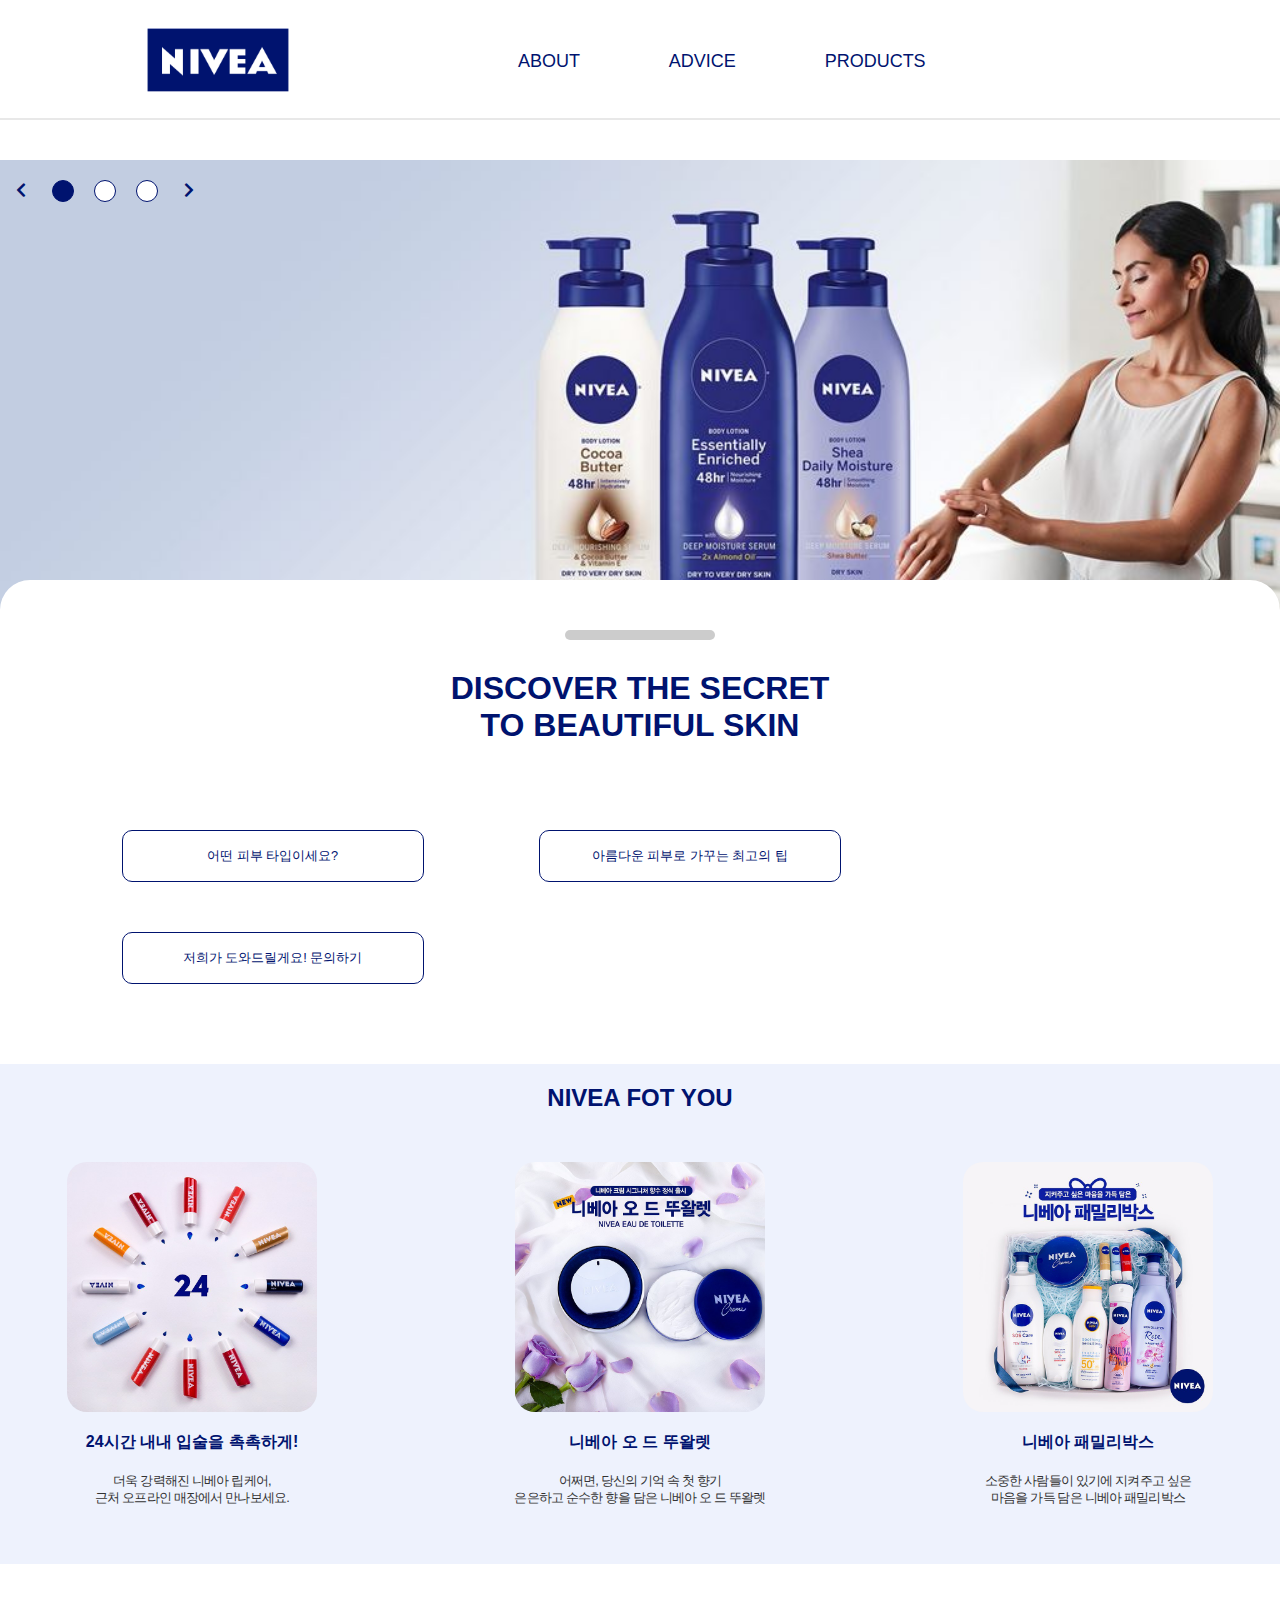
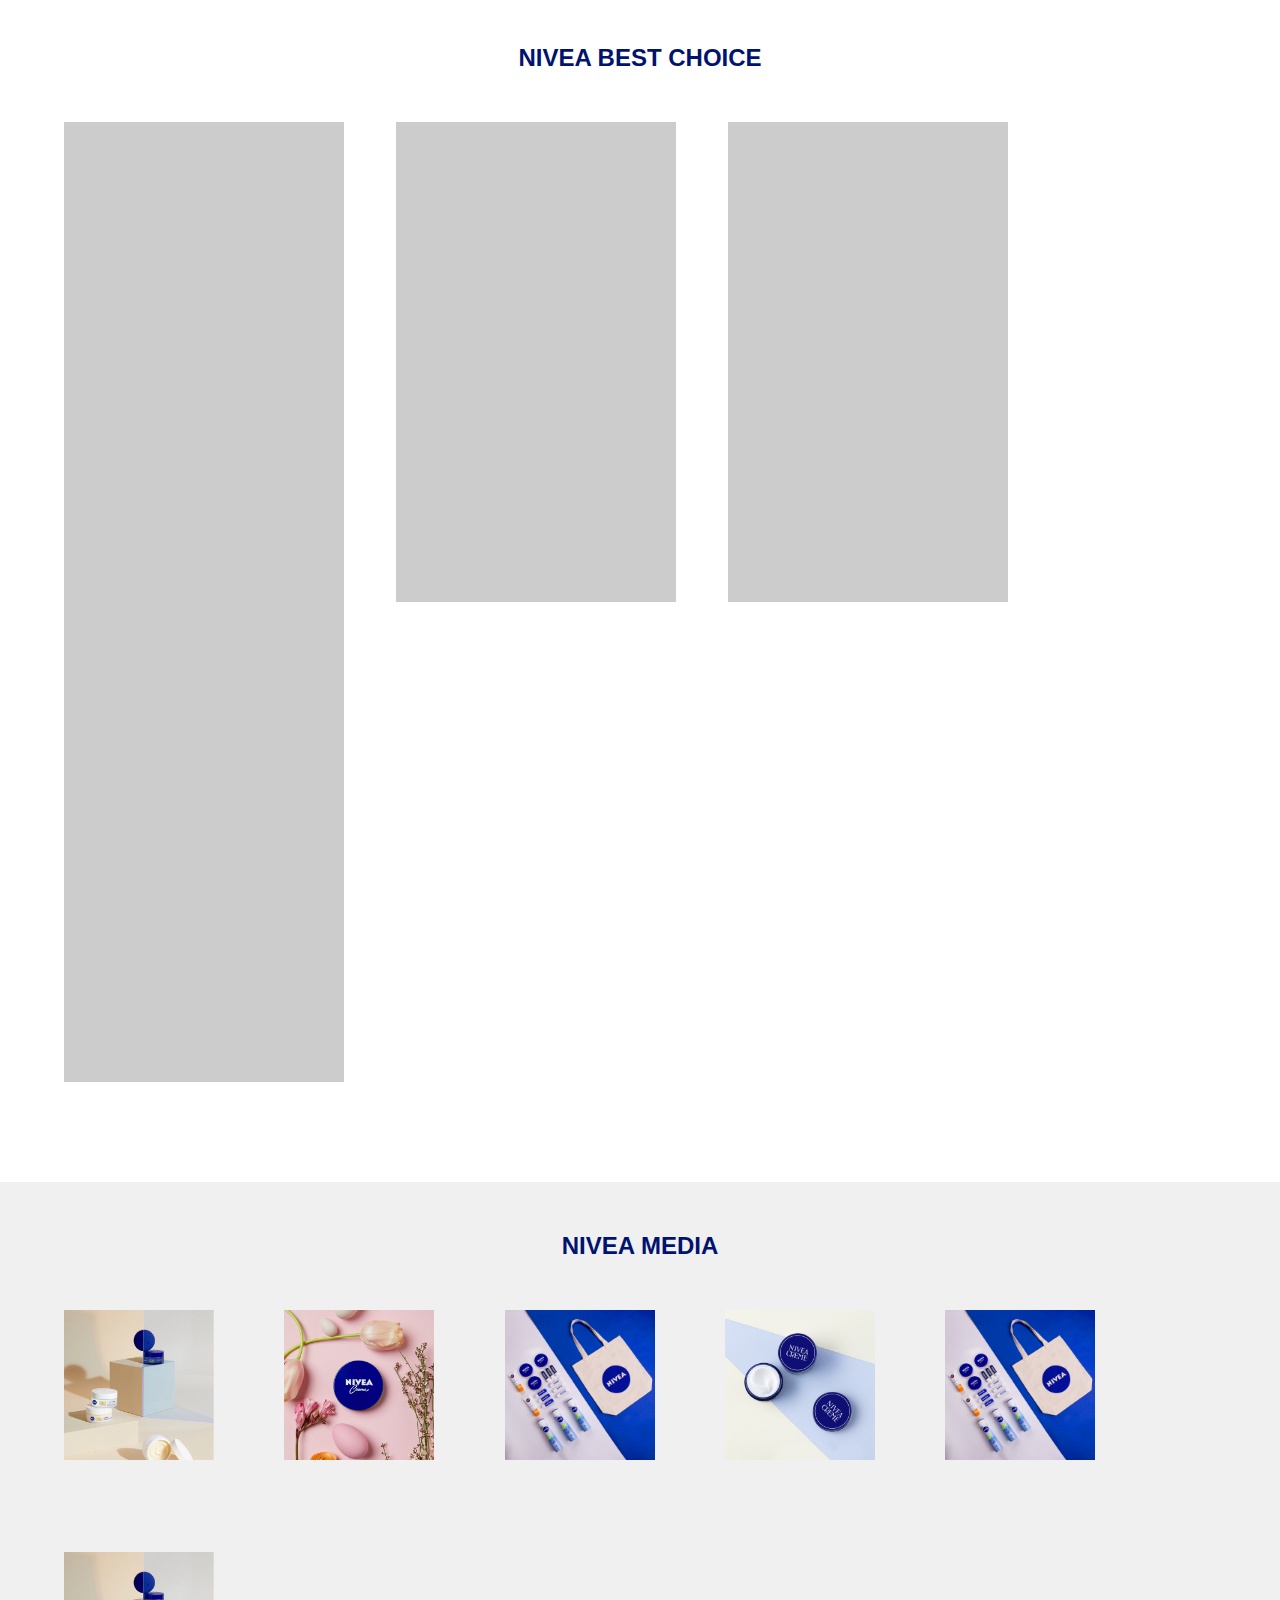
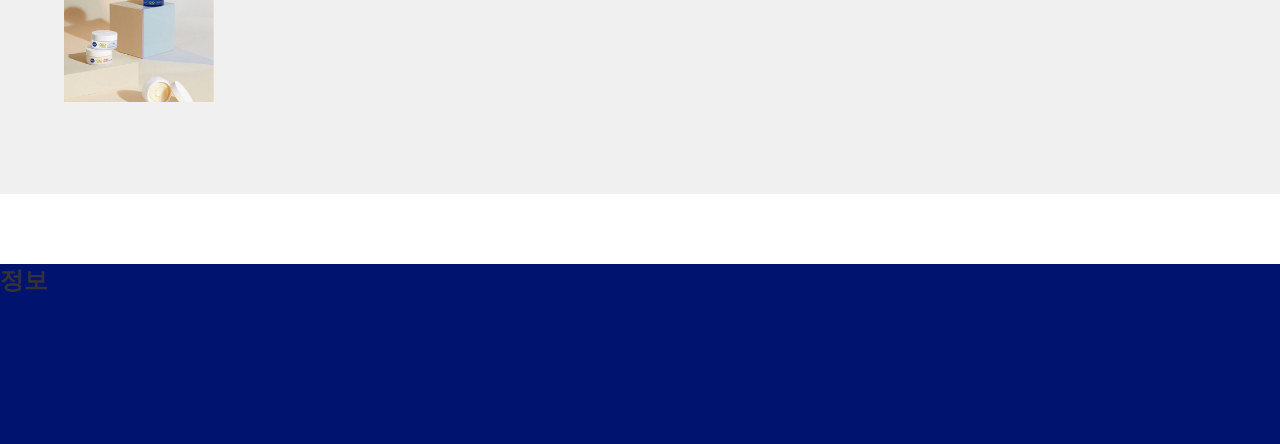
==== commit 559f86b9: "3차 포트폴리오" ====
--- a/html/nivea_main.html
+++ b/html/nivea_main.html
@@ -39,8 +39,8 @@
 				<div class="slide_001 slide">
 					<dl>
 						<dt>브랜드 & 컴퍼니</dt>
-						<dd><a href="">커리어</a></dd>
-						<dd><a href="">기업의 사회적 책임</a></dd>
+						<dd><a href="sub_product/career.html">커리어</a></dd>
+						<dd><a href="sub_product/brand.html">기업의 사회적 책임</a></dd>
 						<dd><a href="">히스토리</a></dd>
 					</dl>
 				</div>
@@ -63,20 +63,19 @@
 				<div class="slide_003 slide">
 					<dl>
 						<dt>바디</dt>
-						<dd><a href="">바디 로션</a></dd>
+						<dd><a href="sub_product/bodylotion.html">바디 로션</a></dd>
 						<dd><a href="">샤워</a></dd>
-						<dd><a href="">데오도란트</a></dd>
+						<dd><a href="sub_product/deodorant.html">데오도란트</a></dd>
 					</dl>
 
 					<dl>
 						<dt>남성</dt>
-						<dd><a href="">쉐이빙</a></dd>
-						<dd><a href="">남성을 위한 모든 것</a></dd>
-						<dd><a href="">데오드란트</a></dd>
+						<dd><a href="sub_product/shabing.html">쉐이빙</a></dd>
+						<dd><a href="sub_product/mans_product.html">남성을 위한 모든 것</a></dd>
 					</dl>
 
 					<dl>
-						<dt><a href="">선 크림</a></dt>
+						<dt><a href="./sub_product/suncream.html">선 크림</a></dt>
 						<dt><a href="">니베아 크림</a></dt>
 						<dt><a href="">립 케어</a></dt>
 					</dl>
--- a/css/main.css
+++ b/css/main.css
@@ -694,12 +694,13 @@
       height: 100%; }
       #headBox > .navgation > ul {
         width: 100%;
-        height: 100%; }
+        height: 100%;
+        max-width: 1440px; }
         #headBox > .navgation > ul > li {
           float: left;
           width: auto;
           height: 100%;
-          margin-right: 7vw; }
+          margin-right: 6vw; }
           #headBox > .navgation > ul > li:last-child {
             margin-right: 0; }
           #headBox > .navgation > ul > li:first-child {
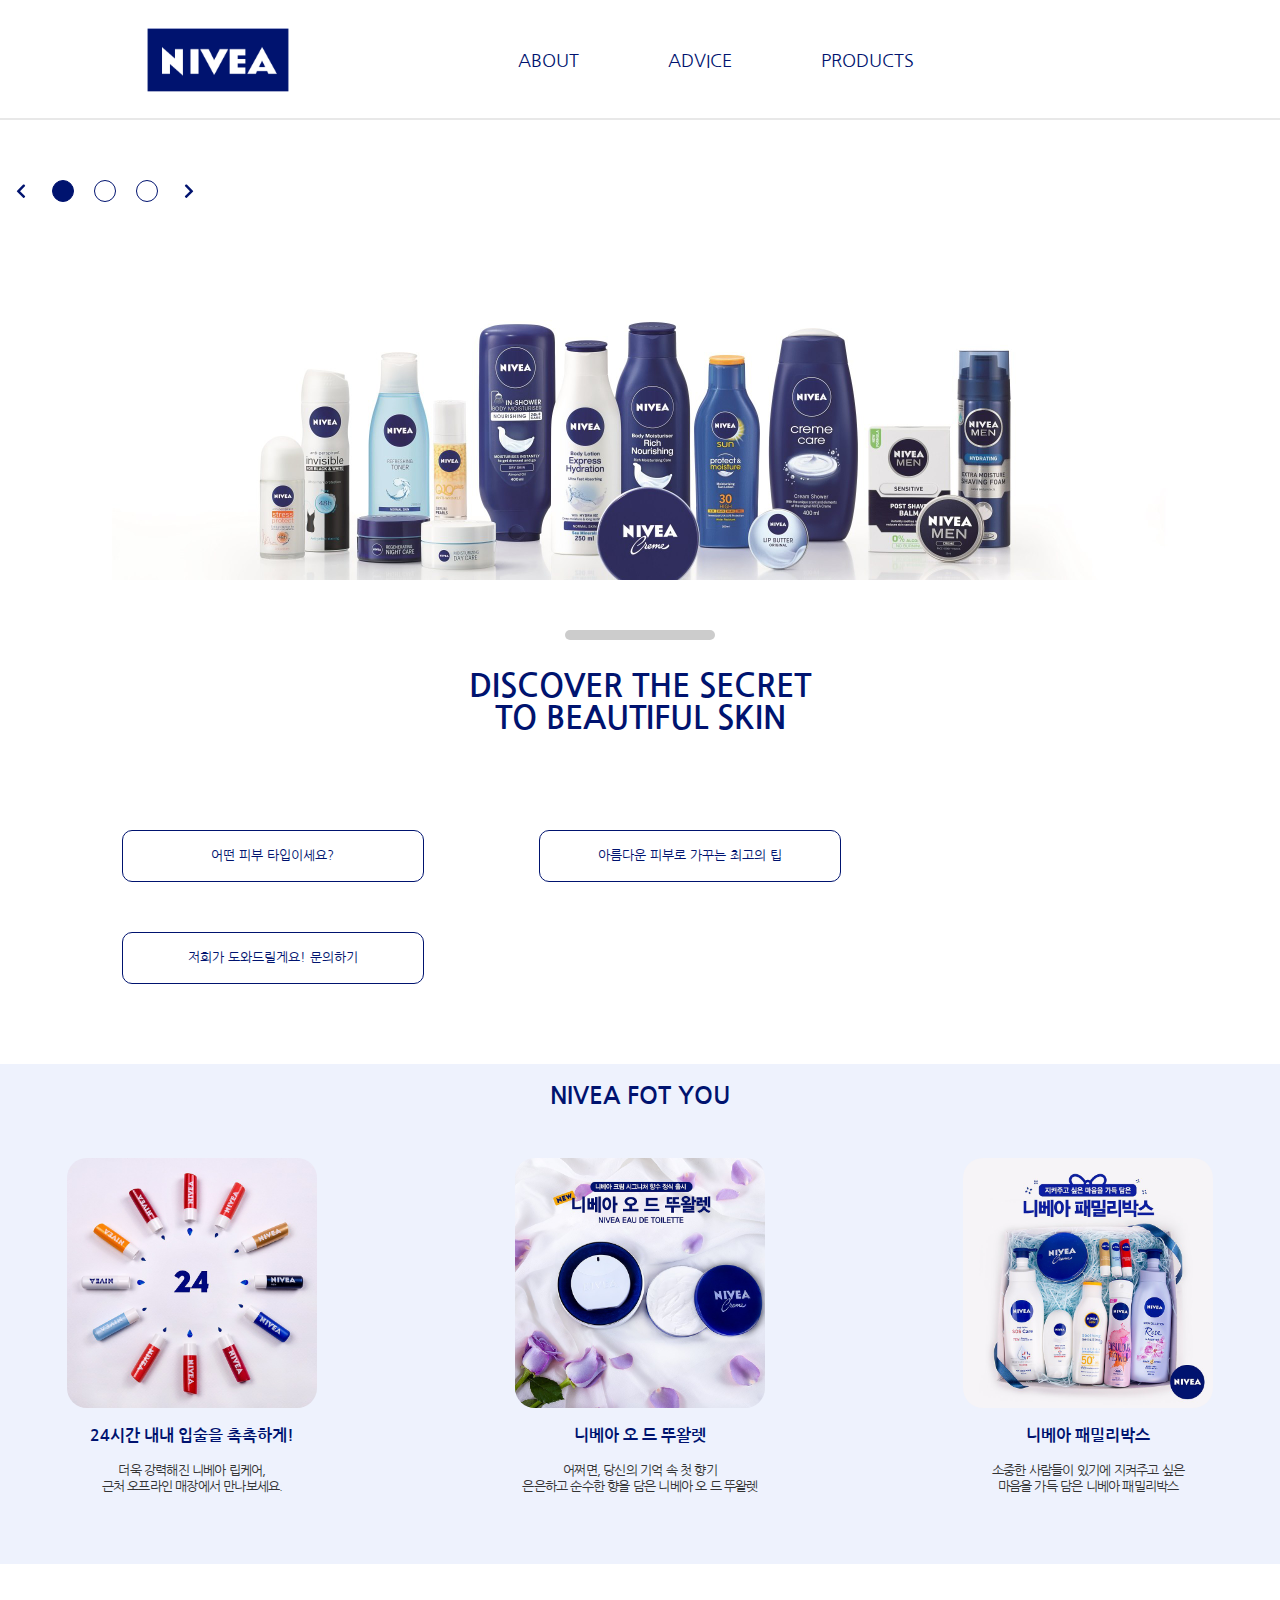
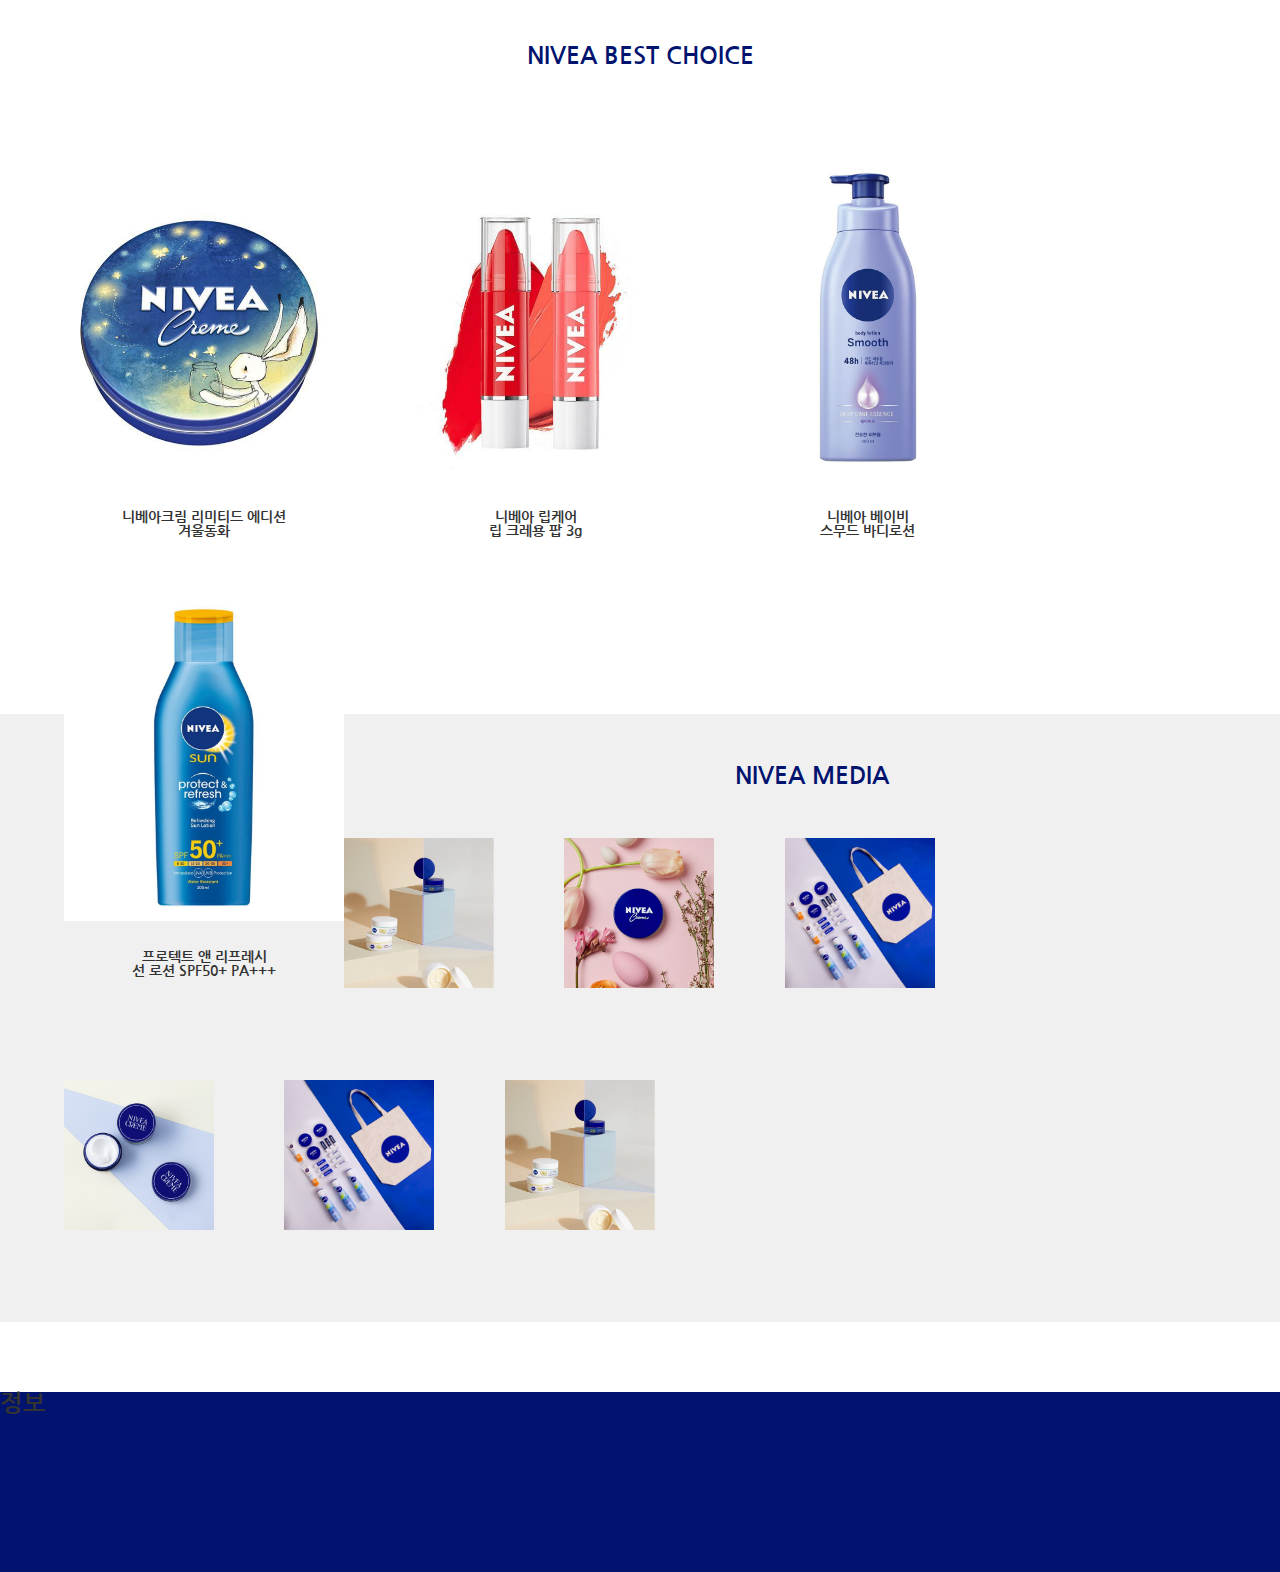
==== commit f50c7107: "포트폴리오 업로드" ====
--- a/html/nivea_main.html
+++ b/html/nivea_main.html
@@ -12,11 +12,10 @@
 
 
 	<link rel="stylesheet" href="../font/fontawesome/css/all.css">
-	<link rel="stylesheet" href="../font/notosans/hinted-NotoSansKR-Medium-Alphabetic.svg">
 	<link rel="stylesheet" href="../css/base/reset.css">
 	<link rel="stylesheet" href="../css/base/common.css">
 	<link rel="stylesheet" href="../css/main.css">
-
+	<link href="https://fonts.googleapis.com/css?family=Nanum+Gothic:400,700,800&display=swap&subset=korean" rel="stylesheet">
 <!-- [if IE]>
 	<script src="../ie/html5shiv/dist/html5shiv.min.js"></script>
 	<script src="../ie/PIE/PIE.js"></script>
@@ -155,10 +154,18 @@
 		<article class="bestChoice ">
 			<p> nivea best choice </p>
 			<ul class="clearfix">
-				<li class="best_img1"></li>
-				<li class="best_img2"></li>
-				<li class="best_img3"></li>
-				<li class="best_img4"></li>
+				<li class="best_img1">
+					<p> 니베아크림 리미티드 에디션 <br /> 겨울동화 </p>
+				</li>
+				<li class="best_img2">
+					<p> 니베아 립케어 <br /> 립 크레용 팝 3g </p>
+				</li>
+				<li class="best_img3">
+					<p> 니베아 베이비 <br /> 스무드 바디로션 </p>
+				</li>
+				<li class="best_img4">
+					<p> 프로텍트 앤 리프레시 <br /> 선 로션 SPF50+ PA+++ </p>
+				</li>
 			</ul>
 		</article>
 
--- a/css/main.css
+++ b/css/main.css
@@ -2,7 +2,6 @@
   width: 100%;
   height: 100%;
   background-color: #fff; }
-
 @media screen and (min-width: 240px) and (max-width: 767px) {
   #headBox {
     position: fixed;
@@ -110,8 +109,7 @@
   #contentBox {
     z-index: 30;
     width: 100%;
-    height: auto;
-    background-color: #ccc; }
+    height: auto; }
     #contentBox .main_slide {
       position: fixed;
       top: 80px;
@@ -119,24 +117,19 @@
       right: 0;
       margin: auto;
       width: 100%;
-      height: 400px;
+      height: 230px;
       overflow: hidden; }
       #contentBox .main_slide > .btn {
         position: absolute;
-        top: 0;
-        left: 0;
-        right: 0;
-        margin: auto;
+        top: 20px;
+        left: 20px;
         z-index: 20;
-        width: 150px;
-        height: 30px;
-        margin: auto; }
+        width: 140px;
+        height: 30px; }
         #contentBox .main_slide > .btn > button {
-          background-color: transparent;
-          color: #00136F;
-          background-color: rgba(255, 255, 255, 0.7);
-          border-radius: 30px;
-          font-size: 1.2rem;
+          color: #00136F;
+          background-color: inherit;
+          font-size: 1.5rem;
           line-height: 30px; }
         #contentBox .main_slide > .btn > .prevBtn {
           float: left; }
@@ -157,16 +150,16 @@
           background-repeat: no-repeat;
           background-position: 51% 50%; }
           #contentBox .main_slide > ul > li.main_slide_image_01 {
-            background-image: url("../../nivea_image/main/main_image_01.jpg"); }
+            background-image: url("../nivea_image/main/nivea_image_01.jpg"); }
           #contentBox .main_slide > ul > li.main_slide_image_02 {
-            background-image: url("../../nivea_image/main/nivea_insta_04.jpg"); }
+            background-image: url("../nivea_image/main/nivea_image_02.jpg"); }
           #contentBox .main_slide > ul > li.main_slide_image_03 {
-            background-image: url("../../nivea_image/main/nivea_ad_01.jpg"); }
+            background-image: url("../nivea_image/main/nivea_image_03.png"); }
     #contentBox .whitebg {
       position: relative;
       z-index: 100;
-      margin-top: 400px;
-      padding-top: 50px;
+      margin-top: 270px;
+      padding-top: 20px;
       width: 100%;
       height: 100%;
       background-color: #fff;
@@ -280,7 +273,12 @@
             margin-right: 5%;
             margin-left: 2.5%;
             margin-bottom: 5%;
-            background-color: #ccc; }
+            background-color: #ccc;
+            background-size: 100%;
+            background-position: 50% 50%;
+            background-repeat: no-repeat; }
+            #contentBox .whitebg .bestChoice > ul > li:first-child {
+              background-image: url("../../nivea_image/main/best_choice_01.jpg"); }
             #contentBox .whitebg .bestChoice > ul > li:nth-child(2n) {
               margin-right: 0;
               margin-left: 0; }
@@ -450,19 +448,15 @@
       overflow: hidden; }
       #contentBox .main_slide > .btn {
         position: absolute;
-        top: 0;
-        left: 0;
-        right: 0;
-        margin: auto;
+        top: 20px;
+        left: 20px;
         z-index: 20;
         width: 150px;
         height: 30px; }
         #contentBox .main_slide > .btn > button {
-          background-color: transparent;
-          color: #00136F;
-          background-color: rgba(255, 255, 255, 0.7);
-          border-radius: 30px;
-          font-size: 1.2rem;
+          color: #00136F;
+          background-color: inherit;
+          font-size: 1.5rem;
           line-height: 30px; }
         #contentBox .main_slide > .btn > .prevBtn {
           float: left; }
@@ -483,11 +477,11 @@
           background-repeat: no-repeat;
           background-position: 51% 50%; }
           #contentBox .main_slide > ul > li.main_slide_image_01 {
-            background-image: url("../../nivea_image/main/main_image_01.jpg"); }
+            background-image: url("../nivea_image/main/nivea_image_01.jpg"); }
           #contentBox .main_slide > ul > li.main_slide_image_02 {
-            background-image: url("../../nivea_image/main/nivea_insta_04.jpg"); }
+            background-image: url("../nivea_image/main/nivea_image_02.jpg"); }
           #contentBox .main_slide > ul > li.main_slide_image_03 {
-            background-image: url("../../nivea_image/main/nivea_ad_01.jpg"); }
+            background-image: url("../nivea_image/main/nivea_image_03.png"); }
     #contentBox .whitebg {
       position: relative;
       z-index: 100;
@@ -607,16 +601,42 @@
           margin: auto;
           margin-top: 50px; }
           #contentBox .whitebg .bestChoice > ul > li {
+            position: relative;
             float: left;
             width: 45%;
             height: 60vw;
             margin-right: 5%;
             margin-left: 2.5%;
             margin-bottom: 5%;
-            background-color: #ccc; }
+            background-size: 100%;
+            background-position: 50% 50%;
+            background-repeat: no-repeat; }
+            #contentBox .whitebg .bestChoice > ul > li:first-child {
+              background-image: url("../../nivea_image/main/best_choice_01.jpg"); }
+            #contentBox .whitebg .bestChoice > ul > li:nth-child(2) {
+              background-image: url("../../nivea_image/main/best_choice_02.jpg"); }
+            #contentBox .whitebg .bestChoice > ul > li:nth-child(3) {
+              background-image: url("../../nivea_image/main/best_choice_03.jpg");
+              background-position: 50% 32%; }
+            #contentBox .whitebg .bestChoice > ul > li:nth-child(4) {
+              background-image: url("../../nivea_image/main/best_choice_04.jpg");
+              background-position: 50% 32%; }
+            #contentBox .whitebg .bestChoice > ul > li:last-child {
+              margin-right: 0; }
             #contentBox .whitebg .bestChoice > ul > li:nth-child(2n) {
               margin-right: 0;
               margin-left: 0; }
+            #contentBox .whitebg .bestChoice > ul > li > p {
+              position: absolute;
+              bottom: 20px;
+              right: 0;
+              left: 0;
+              margin: auto;
+              font-weight: bold;
+              width: 100%;
+              height: auto;
+              text-align: center;
+              font-size: 0.9rem; }
       #contentBox .whitebg .media_area {
         width: 100%;
         height: auto;
@@ -684,7 +704,7 @@
         display: block;
         width: 100%;
         height: 100%;
-        background-image: url("../../nivea_image/logo/nivea_logo.png");
+        background-image: url("../nivea_image/logo/nivea_logo.png");
         background-repeat: no-repeat;
         background-size: contain;
         background-position: 50% 50%; }
@@ -839,13 +859,13 @@
           height: 100%;
           background-size: 100%;
           background-repeat: no-repeat;
-          background-position: 51% 50%; }
+          background-position: 50% 80%; }
           #contentBox .main_slide > ul > li.main_slide_image_01 {
-            background-image: url("../../nivea_image/main/main_image_01.jpg"); }
+            background-image: url("../nivea_image/main/nivea_image_01.jpg"); }
           #contentBox .main_slide > ul > li.main_slide_image_02 {
-            background-image: url("../../nivea_image/main/nivea_insta_04.jpg"); }
+            background-image: url("../nivea_image/main/nivea_image_02.jpg"); }
           #contentBox .main_slide > ul > li.main_slide_image_03 {
-            background-image: url("../../nivea_image/main/nivea_ad_01.jpg"); }
+            background-image: url("../nivea_image/main/nivea_image_03.png"); }
     #contentBox .whitebg {
       position: relative;
       z-index: 100;
@@ -962,7 +982,7 @@
               background-image: url("../../nivea_image/main/nivea_ad_01.jpg"); }
       #contentBox .whitebg .bestChoice {
         width: 100%;
-        height: auto;
+        height: 650px;
         background-color: #fff;
         padding-bottom: 80px; }
         #contentBox .whitebg .bestChoice > p {
@@ -978,13 +998,37 @@
           margin: auto;
           margin-top: 50px; }
           #contentBox .whitebg .bestChoice > ul > li {
+            position: relative;
             float: left;
             width: 280px;
-            height: 480px;
+            height: 440px;
             margin-right: 4.5%;
-            background-color: #ccc; }
+            background-size: 100%;
+            background-position: 50% 50%;
+            background-repeat: no-repeat; }
+            #contentBox .whitebg .bestChoice > ul > li:first-child {
+              background-image: url("../../nivea_image/main/best_choice_01.jpg"); }
+            #contentBox .whitebg .bestChoice > ul > li:nth-child(2) {
+              background-image: url("../../nivea_image/main/best_choice_02.jpg"); }
+            #contentBox .whitebg .bestChoice > ul > li:nth-child(3) {
+              background-image: url("../../nivea_image/main/best_choice_03.jpg");
+              background-position: 50% 32%; }
+            #contentBox .whitebg .bestChoice > ul > li:nth-child(4) {
+              background-image: url("../../nivea_image/main/best_choice_04.jpg");
+              background-position: 50% 32%; }
             #contentBox .whitebg .bestChoice > ul > li:last-child {
               margin-right: 0; }
+            #contentBox .whitebg .bestChoice > ul > li > p {
+              position: absolute;
+              bottom: 20px;
+              right: 0;
+              left: 0;
+              margin: auto;
+              font-weight: bold;
+              width: 100%;
+              height: auto;
+              text-align: center;
+              font-size: 0.9rem; }
       #contentBox .whitebg .media_area {
         width: 100%;
         height: auto;
